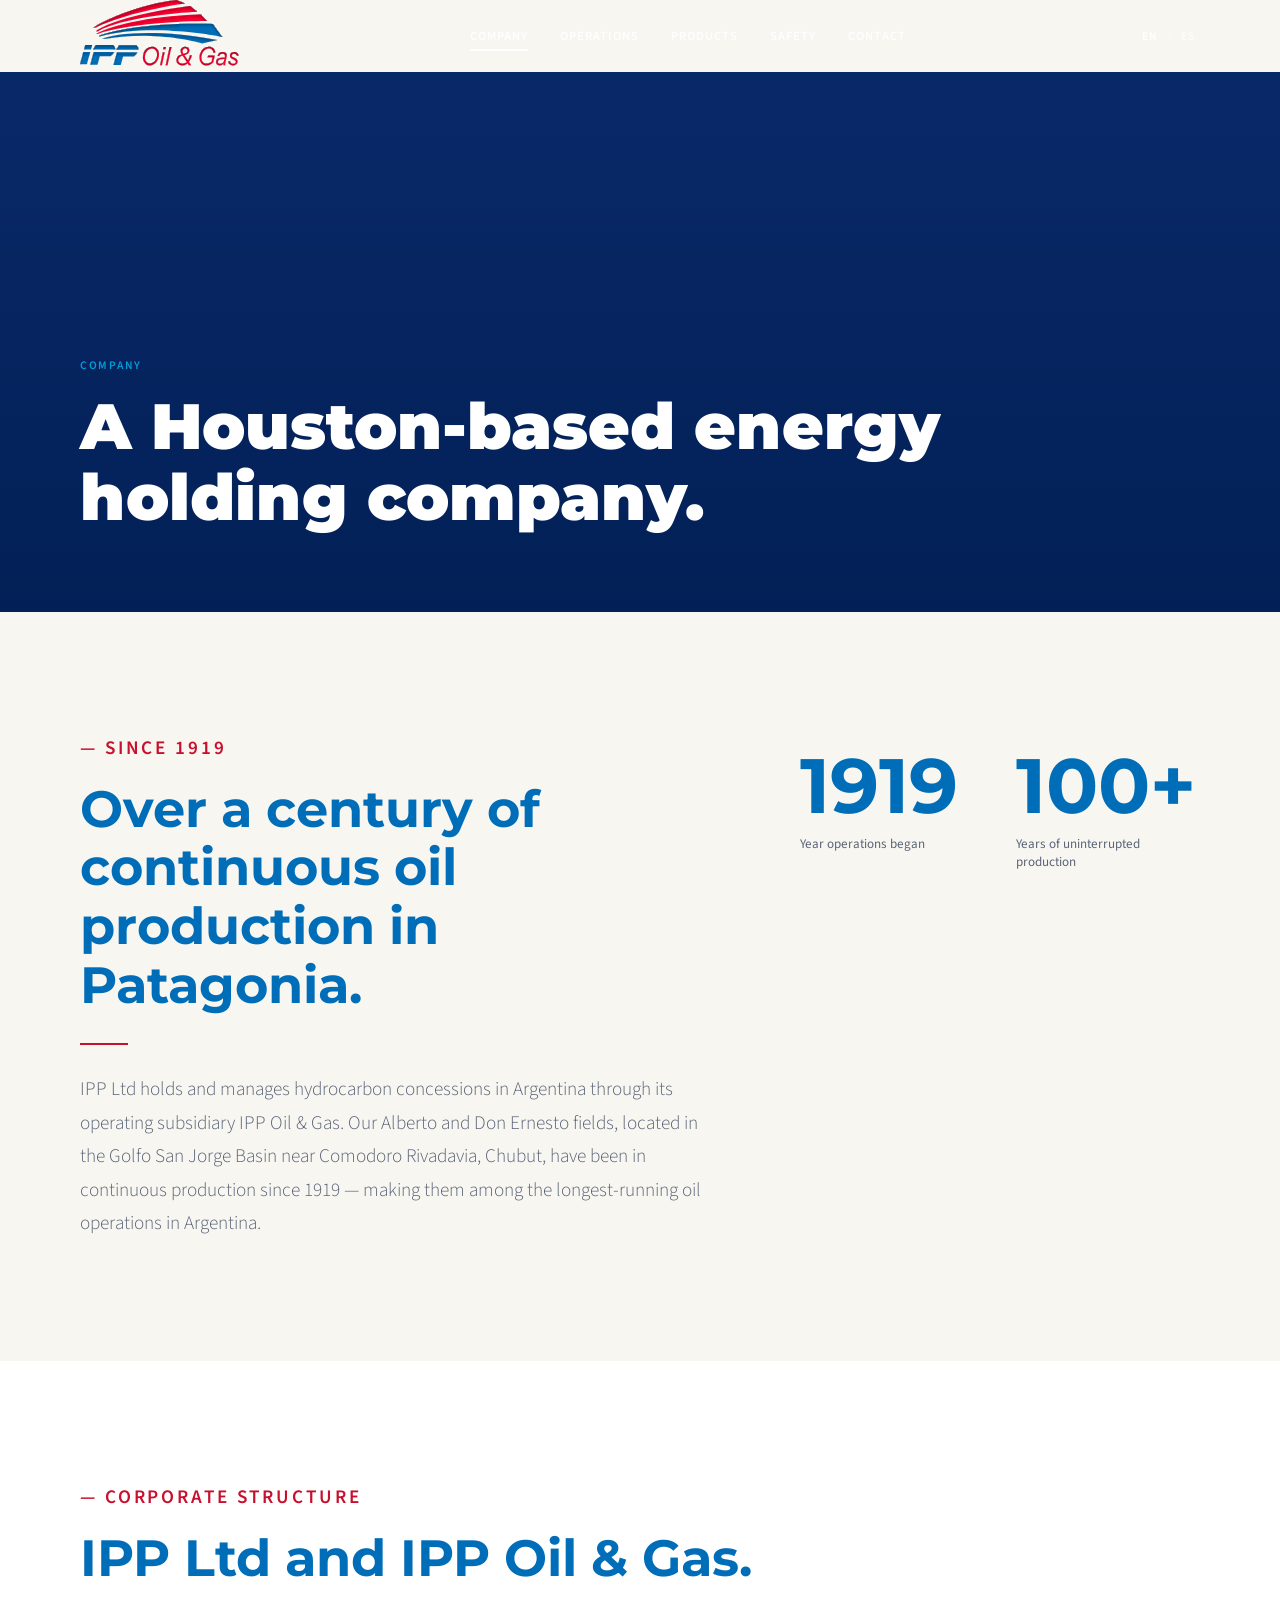
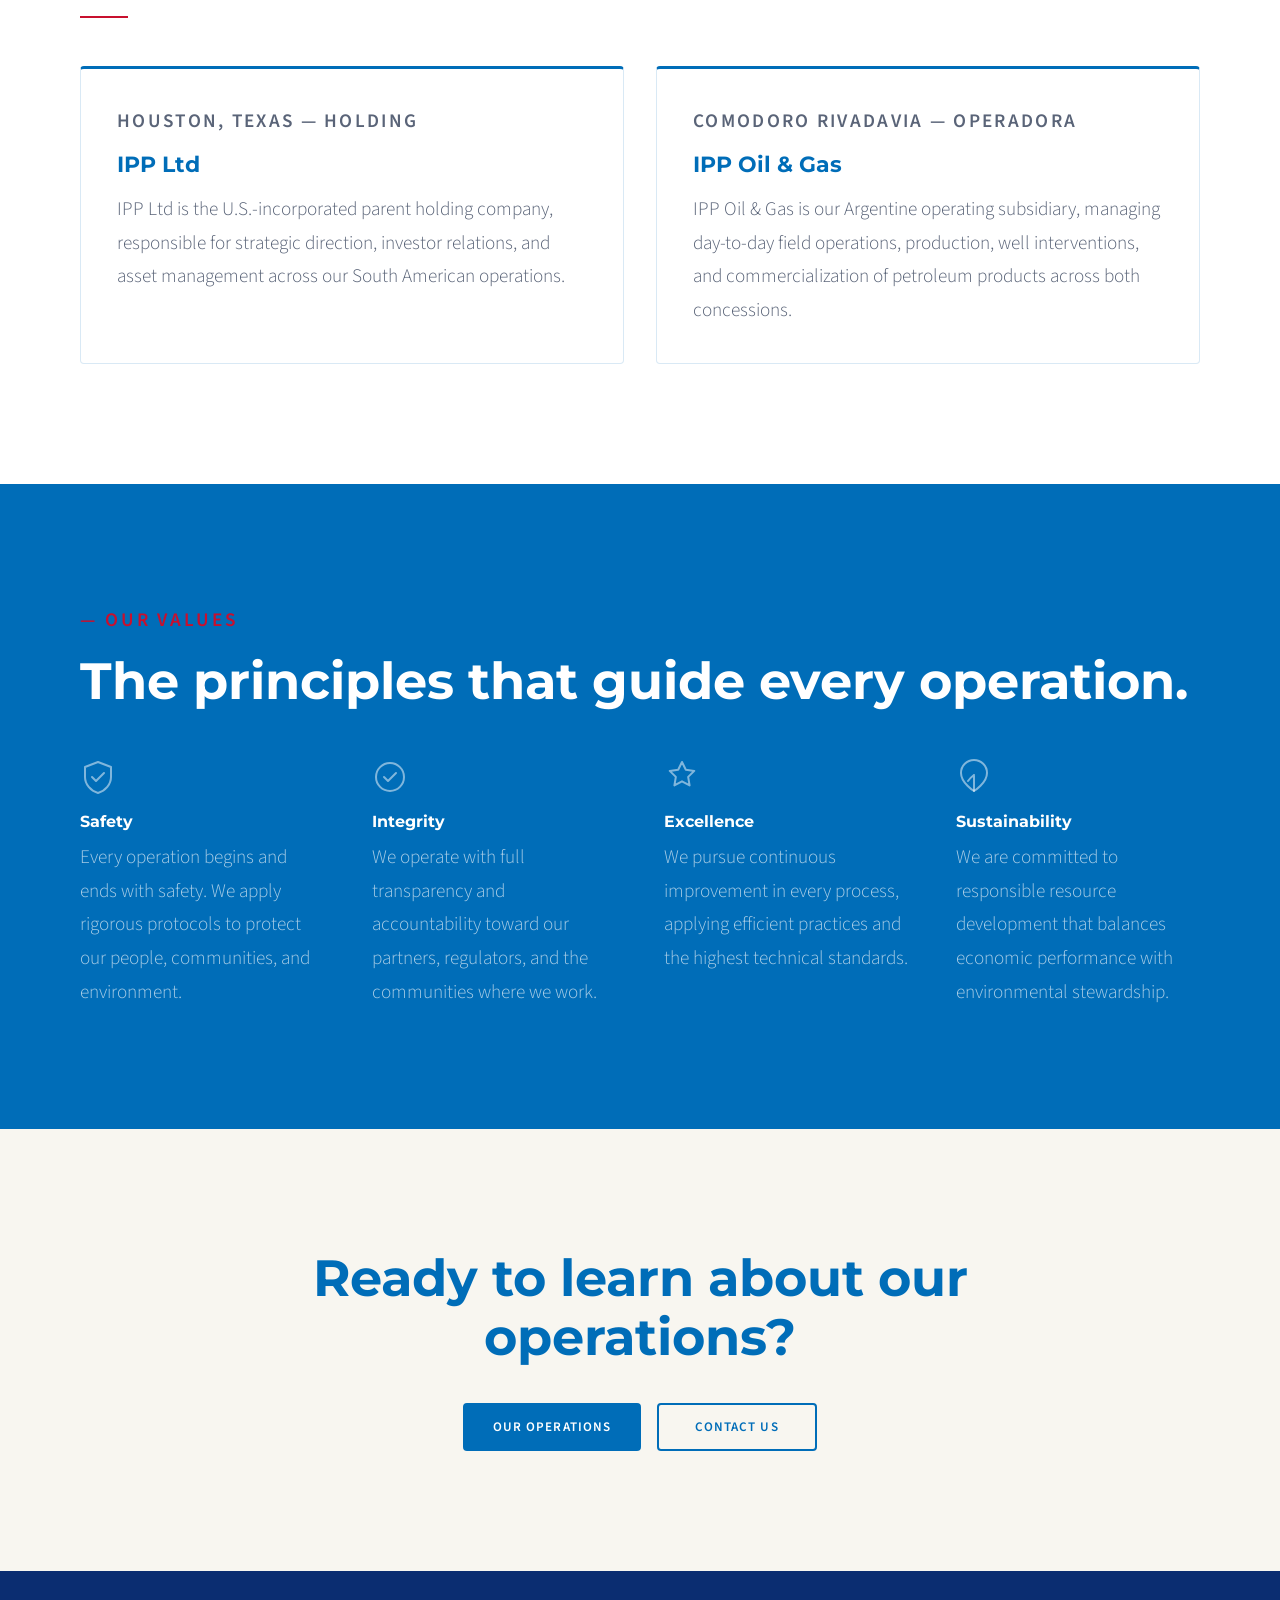
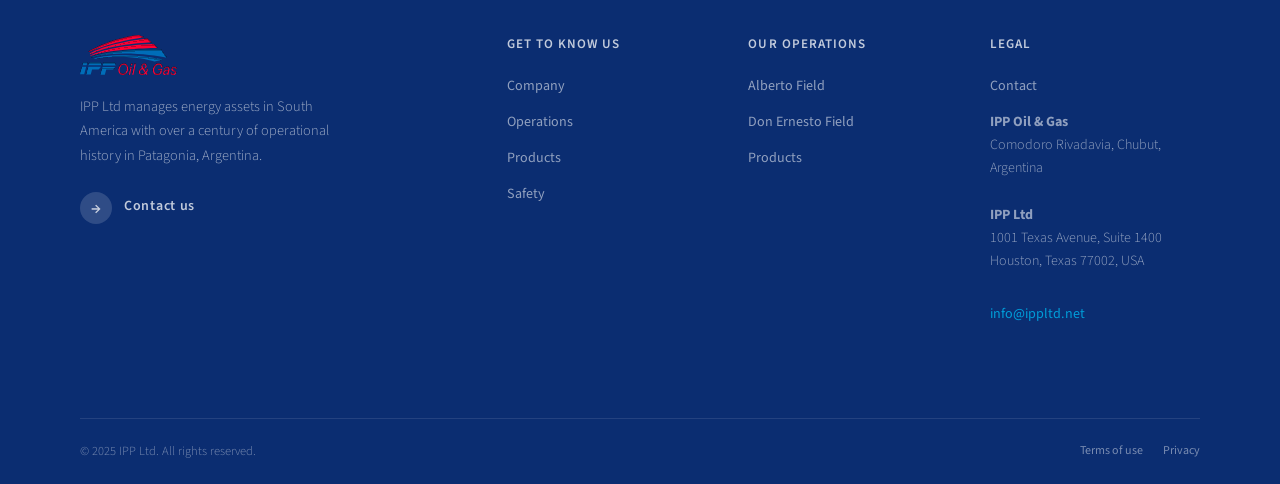
==== company.html @ 9ebcee58 "fix: eliminar flash blanco en header — clase inicial header--transparent en HTML Agregar header--tra" ====
<!DOCTYPE html>
<html lang="en">
<head>
  <meta charset="UTF-8" />
  <meta name="viewport" content="width=device-width, initial-scale=1.0" />
  <meta name="description" content="IPP Ltd — Houston-based energy holding company. Over a century of oil production in the Golfo San Jorge Basin, Patagonia, Argentina." />
  <title>Company — IPP Ltd</title>
  <link rel="preconnect" href="https://fonts.googleapis.com" />
  <link rel="preconnect" href="https://fonts.gstatic.com" crossorigin />
  <link href="https://fonts.googleapis.com/css2?family=Montserrat:wght@700;900&family=Source+Sans+3:wght@300;400;600&display=swap" rel="stylesheet" />
  <link rel="icon" type="image/png" href="assets/ipp-logo-ipp-hd.png">
  <link rel="stylesheet" href="css/styles.css" />
</head>
<body>

<!-- ═══════════════════════════════════════════════════════════
     HEADER
════════════════════════════════════════════════════════════ -->
<header class="site-header header--transparent" id="site-header">
  <div class="container">
    <div class="header__inner">

      <a href="index.html" class="logo" aria-label="IPP Oil &amp; Gas — Home">
        <img src="assets/ipp-logo-transparente.svg" alt="IPP Oil &amp; Gas" class="logo-img">
      </a>

      <nav class="site-nav" aria-label="Main navigation">
        <ul>
          <li><a href="company.html"    data-i18n="nav.company"    class="active">Company</a></li>
          <li><a href="operations.html" data-i18n="nav.operations">Operations</a></li>
          <li><a href="products.html"   data-i18n="nav.products">Products</a></li>
          <li><a href="safety.html"     data-i18n="nav.safety">Safety</a></li>
          <li><a href="contact.html"    data-i18n="nav.contact">Contact</a></li>
        </ul>
      </nav>

      <div class="header__right">
        <div class="lang-toggle" aria-label="Language selector">
          <button class="lang-btn lang-active" data-lang="en">EN</button>
          <span class="lang-toggle__sep" aria-hidden="true">|</span>
          <button class="lang-btn" data-lang="es">ES</button>
        </div>
        <button class="hamburger" id="hamburger"
                aria-label="Open menu" aria-expanded="false" aria-controls="mobile-menu">
          <span></span><span></span><span></span>
        </button>
      </div>

    </div>
  </div>

  <nav class="mobile-menu" id="mobile-menu" aria-label="Mobile navigation">
    <a href="company.html"    data-i18n="nav.company">Company</a>
    <a href="operations.html" data-i18n="nav.operations">Operations</a>
    <a href="products.html"   data-i18n="nav.products">Products</a>
    <a href="safety.html"     data-i18n="nav.safety">Safety</a>
    <a href="contact.html"    data-i18n="nav.contact">Contact</a>
  </nav>
</header>


<!-- ═══════════════════════════════════════════════════════════
     PAGE HERO — simple, 60vh, navy con imagen
════════════════════════════════════════════════════════════ -->
<section class="page-hero" aria-label="Company page hero">
  <div class="page-hero__bg" aria-hidden="true"
       style="background-image: url('https://images.unsplash.com/photo-1504328345606-18bbc8c9d7d1?w=1920&q=85');"></div>
  <div class="page-hero__overlay" aria-hidden="true"></div>
  <div class="container">
    <div class="page-hero__content fade-in">
      <p class="eyebrow" data-i18n="company.hero.eyebrow">Company</p>
      <h1 data-i18n="company.hero.h1">A Houston-based energy holding company.</h1>
    </div>
  </div>
</section>


<!-- ═══════════════════════════════════════════════════════════
     SECCIÓN 1 — Historia · split: texto izq, stats der
════════════════════════════════════════════════════════════ -->
<section class="section section--cream" aria-labelledby="history-heading">
  <div class="container">
    <div class="split-2">

      <div class="fade-in">
        <p class="eyebrow" data-i18n="company.s1.eyebrow">Since 1919</p>
        <h2 id="history-heading" data-i18n="company.s1.h2">
          Over a century of continuous oil production in Patagonia.
        </h2>
        <span class="divider-red" aria-hidden="true"></span>
        <p data-i18n="company.s1.p">
          IPP Ltd holds and manages hydrocarbon concessions in Argentina through
          its operating subsidiary IPP Oil &amp; Gas. Our Alberto and Don Ernesto
          fields, located in the Golfo San Jorge Basin near Comodoro Rivadavia,
          Chubut, have been in continuous production since 1919 — making them
          among the longest-running oil operations in Argentina.
        </p>
      </div>

      <div class="stat-pair fade-in">
        <div class="stat-item">
          <div class="stat-item__num" data-i18n="company.s1.stat1.num">1919</div>
          <div class="stat-item__label" data-i18n="company.s1.stat1.label">Year operations began</div>
        </div>
        <div class="stat-item">
          <div class="stat-item__num" data-i18n="company.s1.stat2.num">100+</div>
          <div class="stat-item__label" data-i18n="company.s1.stat2.label">Years of uninterrupted production</div>
        </div>
      </div>

    </div>
  </div>
</section>


<!-- ═══════════════════════════════════════════════════════════
     SECCIÓN 2 — Estructura corporativa · bg blanco · 2 cards
════════════════════════════════════════════════════════════ -->
<section class="section section--white" aria-labelledby="structure-heading">
  <div class="container">

    <div class="section__intro fade-in">
      <p class="eyebrow" data-i18n="company.s2.eyebrow">Corporate Structure</p>
      <h2 id="structure-heading" data-i18n="company.s2.h2">IPP Ltd and IPP Oil &amp; Gas.</h2>
      <span class="divider-red" aria-hidden="true"></span>
    </div>

    <div class="grid-2">

      <div class="corp-card fade-in">
        <p class="corp-card__tag" data-i18n="company.s2.card1.tag">Houston, Texas — Holding</p>
        <h3 data-i18n="company.s2.card1.name">IPP Ltd</h3>
        <p data-i18n="company.s2.card1.p">
          IPP Ltd is the U.S.-incorporated parent holding company, responsible
          for strategic direction, investor relations, and asset management
          across our South American operations.
        </p>
      </div>

      <div class="corp-card fade-in">
        <p class="corp-card__tag" data-i18n="company.s2.card2.tag">Comodoro Rivadavia — Operadora</p>
        <h3 data-i18n="company.s2.card2.name">IPP Oil &amp; Gas</h3>
        <p data-i18n="company.s2.card2.p">
          IPP Oil &amp; Gas is our Argentine operating subsidiary, managing
          day-to-day field operations, production, well interventions, and
          commercialization of petroleum products across both concessions.
        </p>
      </div>

    </div>
  </div>
</section>


<!-- ═══════════════════════════════════════════════════════════
     SECCIÓN 3 — Valores · bg navy · 4 columnas con íconos SVG
════════════════════════════════════════════════════════════ -->
<section class="section section--navy" aria-labelledby="values-heading">
  <div class="container">

    <div class="fade-in">
      <p class="eyebrow" data-i18n="company.s3.eyebrow">Our Values</p>
      <h2 id="values-heading" style="color:#fff;" data-i18n="company.s3.h2">
        The principles that guide every operation.
      </h2>
    </div>

    <div class="values-grid">

      <!-- Safety -->
      <div class="value-card fade-in">
        <svg class="value-card__icon" viewBox="0 0 36 36" fill="none" xmlns="http://www.w3.org/2000/svg" aria-hidden="true">
          <path d="M18 3L5 8v10c0 7.18 5.52 13.9 13 15.93C25.48 31.9 31 25.18 31 18V8L18 3z"
                stroke="currentColor" stroke-width="2" stroke-linejoin="round"/>
          <path d="M12 18l4 4 8-8" stroke="currentColor" stroke-width="2" stroke-linecap="round" stroke-linejoin="round"/>
        </svg>
        <h3 data-i18n="company.s3.v1.title">Safety</h3>
        <p data-i18n="company.s3.v1.p">
          Every operation begins and ends with safety. We apply rigorous protocols
          to protect our people, communities, and environment.
        </p>
      </div>

      <!-- Integrity -->
      <div class="value-card fade-in">
        <svg class="value-card__icon" viewBox="0 0 36 36" fill="none" xmlns="http://www.w3.org/2000/svg" aria-hidden="true">
          <circle cx="18" cy="18" r="14" stroke="currentColor" stroke-width="2"/>
          <path d="M12 18l4 4 8-8" stroke="currentColor" stroke-width="2" stroke-linecap="round" stroke-linejoin="round"/>
        </svg>
        <h3 data-i18n="company.s3.v2.title">Integrity</h3>
        <p data-i18n="company.s3.v2.p">
          We operate with full transparency and accountability toward our partners,
          regulators, and the communities where we work.
        </p>
      </div>

      <!-- Excellence -->
      <div class="value-card fade-in">
        <svg class="value-card__icon" viewBox="0 0 36 36" fill="none" xmlns="http://www.w3.org/2000/svg" aria-hidden="true">
          <path d="M18 3l3.8 7.7 8.5 1.2-6.15 6 1.45 8.5L18 22.3l-7.6 4.1 1.45-8.5-6.15-6 8.5-1.2L18 3z"
                stroke="currentColor" stroke-width="2" stroke-linejoin="round"/>
        </svg>
        <h3 data-i18n="company.s3.v3.title">Excellence</h3>
        <p data-i18n="company.s3.v3.p">
          We pursue continuous improvement in every process, applying efficient
          practices and the highest technical standards.
        </p>
      </div>

      <!-- Sustainability -->
      <div class="value-card fade-in">
        <svg class="value-card__icon" viewBox="0 0 36 36" fill="none" xmlns="http://www.w3.org/2000/svg" aria-hidden="true">
          <path d="M18 32c0 0-13-8-13-18a13 13 0 0 1 26 0c0 10-13 18-13 18z"
                stroke="currentColor" stroke-width="2" stroke-linejoin="round"/>
          <path d="M18 32V16M12 22c2-3 6-6 6-6" stroke="currentColor" stroke-width="2" stroke-linecap="round"/>
        </svg>
        <h3 data-i18n="company.s3.v4.title">Sustainability</h3>
        <p data-i18n="company.s3.v4.p">
          We are committed to responsible resource development that balances
          economic performance with environmental stewardship.
        </p>
      </div>

    </div>
  </div>
</section>


<!-- ═══════════════════════════════════════════════════════════
     SECCIÓN 4 — CTA final · bg crema · 2 botones
════════════════════════════════════════════════════════════ -->
<section class="section cta-section" aria-label="Call to action">
  <div class="container">
    <div class="fade-in">
      <h2 data-i18n="company.s4.h2">Ready to learn about our operations?</h2>
      <div class="btn-group">
        <a href="operations.html" class="btn btn--primary" data-i18n="company.s4.btn1">Our Operations</a>
        <a href="contact.html"    class="btn btn--outline" data-i18n="company.s4.btn2">Contact Us</a>
      </div>
    </div>
  </div>
</section>


<!-- ═══════════════════════════════════════════════════════════
     FOOTER
════════════════════════════════════════════════════════════ -->
<footer class="site-footer">
  <div class="container">
    <div class="footer__main">

      <div class="footer__col footer-logo">
        <a href="index.html" class="logo" aria-label="IPP Oil &amp; Gas">
          <img src="assets/ipp-logo-transparente.svg" alt="IPP Oil &amp; Gas" class="logo-img">
        </a>
        <p class="footer__tagline" data-i18n="footer.tagline">
          IPP Ltd manages energy assets in South America with over a century of operational history in Patagonia, Argentina.
        </p>
        <a href="contact.html" class="cta-arrow footer__cta">
          <span class="cta-arrow__icon" aria-hidden="true">→</span>
          <span class="cta-arrow__text" data-i18n="footer.contact.cta">Contact us</span>
        </a>
      </div>

      <div>
        <nav class="footer-accordion" aria-label="Footer navigation" id="footer-accordion">

          <div class="footer-accordion__item">
            <button class="footer-accordion__btn" aria-expanded="false"
                    aria-controls="facc-1" data-i18n="footer.acc1.title">
              Get to know us
              <span class="footer-accordion__chevron" aria-hidden="true">▾</span>
            </button>
            <div class="footer-accordion__panel" id="facc-1">
              <a href="company.html"    data-i18n="nav.company">Company</a>
              <a href="operations.html" data-i18n="nav.operations">Operations</a>
              <a href="products.html"   data-i18n="nav.products">Products</a>
              <a href="safety.html"     data-i18n="nav.safety">Safety</a>
            </div>
          </div>

          <div class="footer-accordion__item">
            <button class="footer-accordion__btn" aria-expanded="false"
                    aria-controls="facc-2" data-i18n="footer.acc2.title">
              Our Operations
              <span class="footer-accordion__chevron" aria-hidden="true">▾</span>
            </button>
            <div class="footer-accordion__panel" id="facc-2">
              <a href="operations.html">Alberto Field</a>
              <a href="operations.html">Don Ernesto Field</a>
              <a href="products.html"  data-i18n="nav.products">Products</a>
            </div>
          </div>

          <div class="footer-accordion__item">
            <button class="footer-accordion__btn" aria-expanded="false"
                    aria-controls="facc-3" data-i18n="footer.acc3.title">
              Legal
              <span class="footer-accordion__chevron" aria-hidden="true">▾</span>
            </button>
            <div class="footer-accordion__panel" id="facc-3">
              <a href="contact.html" data-i18n="nav.contact">Contact</a>
              <p class="footer__address" style="padding-block: 6px;">
                <strong data-i18n="footer.subsidiary">IPP Oil &amp; Gas</strong><br/>
                <span data-i18n="footer.address2">Comodoro Rivadavia, Chubut, Argentina</span><br/>
                <br/>
                <strong>IPP Ltd</strong><br/>
                <span>1001 Texas Avenue, Suite 1400<br/>Houston, Texas 77002, USA</span><br/>
                <br/>
                <a href="mailto:info@ippltd.net" style="color: var(--color-navy-light);">info@ippltd.net</a>
              </p>
            </div>
          </div>

        </nav>
      </div>

    </div>

    <div class="footer__bottom">
      <p class="footer__copy" data-i18n="footer.copy">© 2025 IPP Ltd. All rights reserved.</p>
      <div class="footer__legal">
        <a href="#" data-i18n="footer.terms">Terms of use</a>
        <a href="#" data-i18n="footer.privacy">Privacy</a>
      </div>
    </div>

  </div>
</footer>


<script src="js/i18n.js"></script>
<script src="js/main.js"></script>

</body>
</html>
---- css/styles.css ----
/* =============================================================
   IPP Ltd — Stylesheet v5
   Light mode · IPP brand palette · Mobile-first · Sin frameworks
   ============================================================= */

/* ─── 1. CUSTOM PROPERTIES ─────────────────────────────────── */
:root {
  --color-bg:          #F8F6F0;
  --color-bg-white:    #FFFFFF;
  --color-navy-dark:   #0B2D71;
  --color-navy:        #006DB8;
  --color-navy-light:  #009DD9;
  --color-navy-tint:   #E6F4FB;
  --color-red:         #C8102E;
  --color-red-dark:    #A00D24;
  --color-text:        #1A1A2E;
  --color-text-muted:  #5A6478;
  --color-border:      rgba(0,109,184,0.15);

  --font-serif:  'Montserrat', sans-serif;
  --font-sans:   'Source Sans 3', system-ui, sans-serif;

  --max-width:   1200px;
  --section-pad: clamp(80px, 10vw, 120px);
  --gutter:      clamp(20px, 4vw, 40px);
  --radius:      4px;
  --transition:  0.25s ease;
}

/* ─── 2. RESET & BASE ───────────────────────────────────────── */
*, *::before, *::after {
  box-sizing: border-box;
  margin: 0;
  padding: 0;
}

html { scroll-behavior: smooth; }

body {
  background-color: var(--color-bg);
  color: var(--color-text);
  font-family: var(--font-sans);
  font-weight: 400;
  font-size: 16px;
  line-height: 1.7;
  -webkit-font-smoothing: antialiased;
}

img, svg, video { display: block; max-width: 100%; }
a { color: inherit; text-decoration: none; }
ul { list-style: none; }

/* ─── 3. TYPOGRAPHY ─────────────────────────────────────────── */
h1, h2, h3, h4 {
  font-family: var(--font-serif);
  font-weight: 700;
  line-height: 1.15;
  color: var(--color-navy);
}
h1 { font-weight: 900; }
h2 { font-size: clamp(2rem, 4vw, 3.25rem); font-weight: 700; }
h3 { font-size: clamp(1.1rem, 2vw, 1.35rem); }

p {
  font-family: var(--font-sans);
  font-weight: 300;
  color: var(--color-text-muted);
  max-width: 68ch;
}

/* ─── 4. LAYOUT UTILITIES ───────────────────────────────────── */
.container {
  width: 100%;
  max-width: var(--max-width);
  margin-inline: auto;
  padding-inline: var(--gutter);
}

.section { padding-block: var(--section-pad); }
.section--white     { background-color: var(--color-bg-white); }
.section--cream     { background-color: var(--color-bg); }
.section--light     { background-color: var(--color-navy-tint); }
.section--navy      { background-color: var(--color-navy); }
.section--navy-dark { background-color: var(--color-navy-dark); }

/* Eyebrow */
.eyebrow {
  font-family: var(--font-sans);
  font-weight: 600;
  font-size: 0.72rem;
  letter-spacing: 0.15em;
  text-transform: uppercase;
  color: var(--color-red);
  margin-bottom: 14px;
}
.eyebrow::before { content: "— "; }

/* Divider */
.divider-red {
  display: block;
  width: 48px;
  height: 2px;
  background-color: var(--color-red);
  margin-block: 28px;
}
.divider-gold {
  display: block;
  width: 48px;
  height: 2px;
  background-color: var(--color-red);
  margin-block: 28px;
}

/* ─── 5. SCROLL ANIMATIONS ──────────────────────────────────── */

/* Standard fade-in (text, cards) */
.fade-in {
  opacity: 0;
  transform: translateY(20px);
  transition: opacity 0.65s ease, transform 0.65s ease;
}
.fade-in.visible { opacity: 1; transform: translateY(0); }
.fade-in:nth-child(2) { transition-delay: 0.1s; }
.fade-in:nth-child(3) { transition-delay: 0.2s; }
.fade-in:nth-child(4) { transition-delay: 0.3s; }

/* Float-in (photos, mosaic cells) — more dramatic entrance */
.float-in {
  opacity: 0;
  transform: translateY(48px) scale(0.97);
  transition: opacity 0.75s ease, transform 0.75s cubic-bezier(0.22, 0.61, 0.36, 1);
}
.float-in.visible {
  opacity: 1;
  transform: translateY(0) scale(1);
}

/* Stagger mosaic cells */
.img-mosaic .float-in:nth-child(1) { transition-delay: 0.00s; }
.img-mosaic .float-in:nth-child(2) { transition-delay: 0.07s; }
.img-mosaic .float-in:nth-child(3) { transition-delay: 0.14s; }
.img-mosaic .float-in:nth-child(4) { transition-delay: 0.21s; }
.img-mosaic .float-in:nth-child(5) { transition-delay: 0.28s; }
.img-mosaic .float-in:nth-child(6) { transition-delay: 0.35s; }
.img-mosaic .float-in:nth-child(7) { transition-delay: 0.42s; }
.img-mosaic .float-in:nth-child(8) { transition-delay: 0.49s; }

/* ─── 6. CTA ARROW LINK ─────────────────────────────────────── */
.cta-arrow {
  display: inline-flex;
  align-items: center;
  gap: 12px;
  font-family: var(--font-sans);
  font-weight: 600;
  font-size: 0.875rem;
  letter-spacing: 0.05em;
  color: var(--color-navy);
  cursor: pointer;
}
.cta-arrow__icon {
  display: flex;
  align-items: center;
  justify-content: center;
  width: 32px;
  height: 32px;
  border-radius: 50%;
  background: rgba(0, 109, 184, 0.12);
  font-size: 1rem;
  transition: background var(--transition), transform var(--transition);
  flex-shrink: 0;
}
.cta-arrow:hover .cta-arrow__icon {
  background: var(--color-navy-light);
  transform: translateX(3px);
  color: #fff;
}
.cta-arrow__text {
  position: relative;
  padding-bottom: 2px;
}
.cta-arrow__text::after {
  content: '';
  position: absolute;
  bottom: 0;
  left: 0;
  width: 100%;
  height: 1px;
  background: currentColor;
  transform: scaleX(0);
  transform-origin: left;
  transition: transform 0.3s ease;
}
.cta-arrow:hover .cta-arrow__text::after { transform: scaleX(1); }

/* Light (dark-bg) variant */
.cta-arrow--light {
  color: #fff;
}
.cta-arrow--light .cta-arrow__icon {
  background: rgba(255, 255, 255, 0.2);
}
.cta-arrow--light:hover .cta-arrow__icon {
  background: var(--color-navy-light);
  color: #fff;
}

/* ─── 7. STANDARD BUTTONS ───────────────────────────────────── */
.btn {
  display: inline-flex;
  align-items: center;
  justify-content: center;
  min-width: 160px;
  height: 48px;
  padding-inline: 28px;
  font-family: var(--font-sans);
  font-weight: 600;
  font-size: 0.82rem;
  letter-spacing: 0.08em;
  text-transform: uppercase;
  border-radius: var(--radius);
  border: 2px solid transparent;
  cursor: pointer;
  transition: background var(--transition), color var(--transition), border-color var(--transition);
  white-space: nowrap;
}
.btn--primary {
  background-color: var(--color-navy);
  color: #fff;
  border-color: var(--color-navy);
}
.btn--primary:hover {
  background-color: var(--color-navy-dark);
  border-color: var(--color-navy-dark);
}
.btn--outline {
  background-color: transparent;
  color: var(--color-navy);
  border-color: var(--color-navy);
}
.btn--outline:hover {
  background-color: var(--color-navy);
  color: #fff;
}
.btn--ghost {
  background: transparent;
  color: #fff;
  border: 1.5px solid rgba(255,255,255,0.5);
}
.btn--ghost:hover {
  border-color: #fff;
  background: rgba(255,255,255,0.1);
}

/* ─── 8. HEADER ─────────────────────────────────────────────── */
.site-header {
  position: fixed;
  top: 0;
  left: 0;
  right: 0;
  z-index: 200;
  background-color: var(--color-bg-white);
  border-bottom: 2px solid var(--color-navy);
  transition: box-shadow 0.35s ease;
}
.site-header.scrolled {
  box-shadow: 0 2px 16px rgba(0, 109, 184, 0.10);
}

.header__inner {
  display: flex;
  align-items: center;
  justify-content: space-between;
  height: 72px;
}

.logo-svg { height: 44px; width: auto; }
.footer__col .logo-svg { height: 32px; margin-bottom: 20px; }
.logo-img {
  height: 64px;
  width: auto;
  display: block;
  object-fit: contain;
}
/* Footer logo — más pequeño */
.footer-logo .logo-img {
  height: 44px;
}

/* Desktop nav */
.site-nav { display: none; }
.site-nav ul { display: flex; align-items: center; gap: 32px; }
.site-nav a {
  font-family: var(--font-sans);
  font-weight: 600;
  font-size: 0.78rem;
  letter-spacing: 0.08em;
  text-transform: uppercase;
  color: var(--color-navy);
  position: relative;
  padding-bottom: 3px;
  transition: color var(--transition);
}
.site-nav a::after {
  content: "";
  position: absolute;
  bottom: -3px;
  left: 0;
  width: 0;
  height: 2px;
  background-color: var(--color-navy-light);
  transition: width var(--transition);
}
.site-nav a:hover,
.site-nav a.active { color: var(--color-navy-light); }
.site-nav a:hover::after,
.site-nav a.active::after { width: 100%; }

/* Language toggle */
.lang-toggle {
  display: flex;
  align-items: center;
  gap: 4px;
  font-family: var(--font-sans);
  font-size: 0.72rem;
  font-weight: 600;
  letter-spacing: 0.1em;
}
.lang-toggle__sep { color: var(--color-border); user-select: none; }
.lang-btn {
  background: none;
  border: none;
  cursor: pointer;
  padding: 4px 5px;
  font-family: inherit;
  font-size: inherit;
  font-weight: inherit;
  letter-spacing: inherit;
  color: var(--color-text-muted);
  transition: color var(--transition);
}
.lang-btn:hover { color: var(--color-navy); }
.lang-btn.lang-active { color: var(--color-navy-light); }

.header__right { display: flex; align-items: center; gap: 20px; }

/* Hamburger */
.hamburger {
  display: flex;
  flex-direction: column;
  justify-content: center;
  gap: 5px;
  background: none;
  border: none;
  cursor: pointer;
  padding: 6px;
  width: 36px;
  height: 36px;
}
.hamburger span {
  display: block;
  width: 22px;
  height: 1.5px;
  background-color: var(--color-navy);
  transition: transform var(--transition), opacity var(--transition);
  transform-origin: center;
}
.hamburger.open span:nth-child(1) { transform: translateY(6.5px) rotate(45deg); }
.hamburger.open span:nth-child(2) { opacity: 0; }
.hamburger.open span:nth-child(3) { transform: translateY(-6.5px) rotate(-45deg); }

/* Mobile drawer */
.mobile-menu {
  display: none;
  flex-direction: column;
  background-color: var(--color-bg-white);
  border-top: 1px solid var(--color-border);
  padding: 24px var(--gutter);
}
.mobile-menu.open { display: flex; }
.mobile-menu a {
  font-family: var(--font-sans);
  font-weight: 600;
  font-size: 0.82rem;
  letter-spacing: 0.1em;
  text-transform: uppercase;
  color: var(--color-text-muted);
  padding-block: 15px;
  border-bottom: 1px solid var(--color-border);
  transition: color var(--transition);
}
.mobile-menu a:last-child { border-bottom: none; }
.mobile-menu a:hover { color: var(--color-navy-light); }

/* ─── 9. HERO CAROUSEL ──────────────────────────────────────── */
.hero-carousel {
  position: relative;
  height: 100vh;
  min-height: 600px;
  overflow: hidden;
  background: var(--color-navy-dark);
}

.carousel-slide {
  position: absolute;
  inset: 0;
  opacity: 0;
  transition: opacity 1s ease;
  pointer-events: none;
}
.carousel-slide.active {
  opacity: 1;
  pointer-events: auto;
}

.carousel-slide__bg {
  position: absolute;
  inset: 0;
  background-color: var(--color-navy);
  background-size: cover;
  background-position: center;
  /* Subtle Ken Burns motion on active slide */
  transition: transform 8s ease-out;
}
.carousel-slide.active .carousel-slide__bg {
  transform: scale(1.04);
}

.carousel-slide__overlay {
  position: absolute;
  inset: 0;
  background: linear-gradient(
    to bottom,
    rgba(0, 29, 80, 0.30) 0%,
    rgba(0, 29, 80, 0.85) 100%
  );
}

/* Content box */
.carousel-content {
  position: absolute;
  bottom: 80px;
  left: 50%;
  transform: translateX(-50%);
  width: 100%;
  max-width: 720px;
  padding-inline: var(--gutter);
  z-index: 2;
}
.carousel-content__box {
  background: rgba(0, 20, 60, 0.45);
  padding: 40px 44px 44px;
  text-align: center;
  border-top: 2px solid var(--color-navy-light);
}
.carousel-content__title {
  font-family: var(--font-serif);
  font-size: clamp(1.6rem, 3.5vw, 2.8rem);
  font-weight: 700;
  color: #fff;
  margin-bottom: 16px;
  line-height: 1.2;
}
.carousel-content__desc {
  font-family: var(--font-sans);
  font-weight: 300;
  font-size: clamp(0.9rem, 1.6vw, 1rem);
  color: rgba(255, 255, 255, 0.80);
  margin-bottom: 28px;
  margin-inline: auto;
  max-width: 52ch;
}
.carousel-content .cta-arrow {
  justify-content: center;
  color: #fff;
}
.carousel-content .cta-arrow .cta-arrow__icon {
  background: rgba(255, 255, 255, 0.2);
}
.carousel-content .cta-arrow:hover .cta-arrow__icon {
  background: var(--color-navy-light);
}

/* Pagination dots */
.carousel-dots {
  position: absolute;
  bottom: 28px;
  left: 50%;
  transform: translateX(-50%);
  display: flex;
  gap: 8px;
  z-index: 3;
}
.carousel-dot {
  width: 8px;
  height: 8px;
  border-radius: 50%;
  background: rgba(255, 255, 255, 0.4);
  border: none;
  cursor: pointer;
  padding: 0;
  transition: background 0.3s, transform 0.3s;
}
.carousel-dot.active {
  background: var(--color-red);
  transform: scale(1.25);
}

/* ─── 10. STATEMENT SECTION ─────────────────────────────────── */
.section-statement {
  position: relative;
  overflow: hidden;
  background: var(--color-navy);
  padding-block: clamp(80px, 12vw, 140px);
}

/* Giant background watermark word */
.statement__bg-word {
  position: absolute;
  top: 50%;
  left: 50%;
  transform: translate(-50%, -50%);
  font-family: var(--font-serif);
  font-size: clamp(10rem, 26vw, 22rem);
  font-weight: 700;
  color: var(--color-navy-light);
  opacity: 0.06;
  white-space: nowrap;
  pointer-events: none;
  user-select: none;
  line-height: 1;
  -webkit-mask-image: linear-gradient(to right, transparent 0%, black 25%, black 75%, transparent 100%);
          mask-image: linear-gradient(to right, transparent 0%, black 25%, black 75%, transparent 100%);
}

.section-statement__inner {
  position: relative;
  z-index: 1;
  max-width: 860px;
}
.section-statement__text {
  font-family: var(--font-serif);
  font-size: clamp(1.35rem, 2.8vw, 2rem);
  font-weight: 400;
  color: #fff;
  line-height: 1.55;
  margin-bottom: 40px;
}
.section-statement__text em {
  font-style: normal;
  color: var(--color-navy-light);
}
.section-statement .cta-arrow {
  color: #fff;
}
.section-statement .cta-arrow .cta-arrow__icon {
  background: rgba(255, 255, 255, 0.2);
}
.section-statement .cta-arrow:hover .cta-arrow__icon {
  background: var(--color-navy-light);
}

/* ─── 11. CENTERED INTRO SECTION ────────────────────────────── */
.section-centered {
  background: var(--color-bg);
  text-align: center;
}
.section-centered .eyebrow { display: inline-block; }
.section-centered .eyebrow::before { content: ""; }
.section-centered h2 {
  margin-inline: auto;
  max-width: 16ch;
  color: var(--color-navy);
}
.section-centered p {
  margin-inline: auto;
  font-size: 1rem;
  max-width: 56ch;
  color: var(--color-text-muted);
}
.section-centered .cta-arrow {
  justify-content: center;
  margin-top: 28px;
}

/* ─── 12. IMAGE MOSAIC ───────────────────────────────────────── */
.img-mosaic {
  display: grid;
  grid-template-columns: repeat(2, 1fr);
  gap: 3px;
}
.img-mosaic__cell {
  background-color: var(--color-navy-tint);
  background-size: cover;
  background-position: center;
  aspect-ratio: 4 / 3;
  overflow: hidden;
}
.img-mosaic__cell img {
  width: 100%;
  height: 100%;
  object-fit: cover;
  display: block;
  transition: transform 0.6s ease;
}
.img-mosaic__cell:hover img {
  transform: scale(1.04);
}

/* ─── 13. WHO WE ARE — 3 column feature cards ────────────────── */
.section--who {
  background-color: var(--color-bg-white);
}

.grid-3 {
  display: grid;
  grid-template-columns: 1fr;
  gap: 0;
}
.card-feature {
  border-top: 2px solid var(--color-navy);
  padding-top: 24px;
  padding-bottom: 40px;
  padding-right: 32px;
}
.card-feature h3 {
  font-size: 1.1rem;
  margin-bottom: 12px;
  color: var(--color-navy);
}
.card-feature p {
  font-size: 0.95rem;
  max-width: none;
  color: var(--color-text-muted);
}

/* ─── 14. BUSINESS LINES — 2 col cards ──────────────────────── */
.section--biz {
  background-color: var(--color-navy-dark);
}
.section--biz .eyebrow {
  color: var(--color-navy-light);
}
.section--biz .eyebrow::before { content: "— "; }
.section--biz h2 { color: #fff; }

.grid-2 {
  display: grid;
  grid-template-columns: 1fr;
  gap: 24px;
  margin-top: 48px;
}
.card-biz {
  background-color: rgba(255, 255, 255, 0.06);
  border: 1px solid rgba(255, 255, 255, 0.12);
  border-radius: var(--radius);
  overflow: hidden;
  transition: background-color var(--transition);
}
.card-biz:hover { background-color: rgba(255, 255, 255, 0.10); }
.card-biz__img {
  width: 100%;
  aspect-ratio: 16 / 9;
  background-color: rgba(255, 255, 255, 0.08);
  background-size: cover;
  background-position: center;
  overflow: hidden;
  transition: transform 0.6s ease;
}
.card-biz:hover .card-biz__img {
  transform: scale(1.03);
}
.card-biz__body { padding: 32px; }
.card-biz__body h3 {
  font-size: 1.2rem;
  margin-bottom: 14px;
  color: #fff;
}
.card-biz__body p {
  font-size: 0.95rem;
  max-width: none;
  color: rgba(255, 255, 255, 0.70);
}
.card-biz .cta-arrow {
  margin-top: 20px;
  color: #fff;
}
.card-biz .cta-arrow .cta-arrow__icon {
  background: rgba(255, 255, 255, 0.2);
}
.card-biz .cta-arrow:hover .cta-arrow__icon {
  background: var(--color-navy-light);
}

/* ─── 15. SECTION INTRO (split layout) ─────────────────────── */
.section__intro { margin-bottom: 48px; }
.section__intro h2 { margin-top: 10px; margin-bottom: 18px; }
.section__intro > p { font-size: 1rem; }

/* ─── 16. SAFETY SECTION ────────────────────────────────────── */
.section--safety {
  background-color: var(--color-bg);
}

.safety-strip {
  text-align: left;
  max-width: 680px;
  border-left: 3px solid var(--color-navy);
  padding-left: 28px;
}
.safety-strip h2 {
  margin-top: 10px;
  margin-bottom: 20px;
  color: var(--color-navy);
}
.safety-strip p {
  margin-bottom: 32px;
  color: var(--color-text-muted);
}
.safety-strip .cta-arrow { color: var(--color-navy); }
.safety-strip .cta-arrow:hover .cta-arrow__icon {
  background: var(--color-navy-light);
  color: #fff;
}

/* ─── 17. FOOTER ─────────────────────────────────────────────── */
.site-footer {
  background-color: var(--color-navy-dark);
}

.footer__main {
  display: grid;
  grid-template-columns: 1fr;
  gap: 48px;
  padding-block: 64px;
}

.footer__col-title {
  font-family: var(--font-sans);
  font-weight: 600;
  font-size: 0.72rem;
  letter-spacing: 0.12em;
  text-transform: uppercase;
  color: rgba(255, 255, 255, 0.75);
  margin-bottom: 18px;
}
.footer__address {
  font-family: var(--font-sans);
  font-weight: 300;
  font-size: 0.88rem;
  color: rgba(255, 255, 255, 0.55);
  line-height: 1.65;
  max-width: none;
}
.footer__tagline {
  font-family: var(--font-sans);
  font-weight: 300;
  font-size: 0.9rem;
  color: rgba(255, 255, 255, 0.60);
  margin-top: 16px;
  margin-bottom: 24px;
  max-width: 36ch;
}

/* Footer accordion nav */
.footer-accordion { border-top: 1px solid rgba(255, 255, 255, 0.10); }
.footer-accordion__item { border-bottom: 1px solid rgba(255, 255, 255, 0.10); }
.footer-accordion__btn {
  display: flex;
  align-items: center;
  justify-content: space-between;
  width: 100%;
  background: none;
  border: none;
  cursor: pointer;
  padding-block: 16px;
  font-family: var(--font-sans);
  font-weight: 600;
  font-size: 0.82rem;
  letter-spacing: 0.08em;
  text-transform: uppercase;
  color: rgba(255, 255, 255, 0.75);
  text-align: left;
  transition: color var(--transition);
}
.footer-accordion__btn:hover { color: var(--color-navy-light); }
.footer-accordion__chevron {
  font-style: normal;
  font-size: 0.7rem;
  transition: transform 0.25s ease;
}
.footer-accordion__btn[aria-expanded="true"] .footer-accordion__chevron {
  transform: rotate(180deg);
}
.footer-accordion__panel {
  display: none;
  padding-bottom: 16px;
}
.footer-accordion__panel.open { display: block; }
.footer-accordion__panel a {
  display: block;
  font-family: var(--font-sans);
  font-weight: 400;
  font-size: 0.88rem;
  color: rgba(255, 255, 255, 0.55);
  padding-block: 6px;
  transition: color var(--transition);
}
.footer-accordion__panel a:hover { color: var(--color-navy-light); }

.footer__cta.cta-arrow {
  color: rgba(255, 255, 255, 0.75);
}
.footer__cta.cta-arrow .cta-arrow__icon {
  background: rgba(255, 255, 255, 0.15);
}
.footer__cta.cta-arrow:hover .cta-arrow__icon {
  background: var(--color-navy-light);
}

/* Footer bottom bar */
.footer__bottom {
  border-top: 1px solid rgba(255, 255, 255, 0.1);
  padding-block: 22px;
  display: flex;
  flex-wrap: wrap;
  justify-content: space-between;
  align-items: center;
  gap: 12px;
}
.footer__copy {
  font-family: var(--font-sans);
  font-weight: 300;
  font-size: 0.78rem;
  color: rgba(255, 255, 255, 0.45);
}
.footer__legal {
  display: flex;
  gap: 20px;
  flex-wrap: wrap;
}
.footer__legal a {
  font-family: var(--font-sans);
  font-size: 0.75rem;
  color: rgba(255, 255, 255, 0.45);
  transition: color var(--transition);
}
.footer__legal a:hover { color: var(--color-navy-light); }

/* ─── 18. RESPONSIVE — 768px ────────────────────────────────── */
@media (min-width: 768px) {
  .grid-3     { grid-template-columns: repeat(2, 1fr); gap: 0 40px; }
  .grid-2     { grid-template-columns: repeat(2, 1fr); gap: 32px; }
  .img-mosaic { grid-template-columns: repeat(4, 1fr); }

  .footer__main { grid-template-columns: 1fr 1fr; }

  .carousel-content__box { padding: 48px 64px 52px; }
}

/* ─── 19. RESPONSIVE — 1024px ───────────────────────────────── */
@media (min-width: 1024px) {
  .site-nav { display: flex; }
  .hamburger { display: none; }

  .grid-3 { grid-template-columns: repeat(3, 1fr); gap: 0 56px; }

  .footer__main { grid-template-columns: 1fr 2fr; gap: 80px; }

  .footer-accordion { border: none; display: grid; grid-template-columns: repeat(3, 1fr); gap: 0 32px; }
  .footer-accordion__item { border: none; }
  .footer-accordion__btn { pointer-events: none; padding-block: 0 16px; }
  .footer-accordion__chevron { display: none; }
  .footer-accordion__panel { display: block !important; }
}

/* ═══════════════════════════════════════════════════════════
   INNER PAGE COMPONENTS (company.html, operations.html, etc.)
   ═══════════════════════════════════════════════════════════ */

/* ─── Page Hero (simple, no carousel) ──────────────────────── */
.page-hero {
  position: relative;
  height: 60vh;
  min-height: 380px;
  background-color: var(--color-navy-dark);
  display: flex;
  align-items: flex-end;
  padding-bottom: clamp(48px, 8vw, 80px);
  margin-top: 72px; /* offset fixed header */
}
.page-hero__bg {
  position: absolute;
  inset: 0;
  background-size: cover;
  background-position: center;
}
.page-hero__overlay {
  position: absolute;
  inset: 0;
  background: linear-gradient(to bottom, rgba(0,29,80,0.25) 0%, rgba(0,29,80,0.80) 100%);
}
.page-hero__content {
  position: relative;
  z-index: 1;
}
.page-hero .eyebrow {
  color: var(--color-navy-light);
  margin-bottom: 16px;
}
.page-hero .eyebrow::before { content: ""; }
.page-hero h1 {
  color: #fff;
  font-size: clamp(2rem, 5vw, 3.75rem);
  max-width: 20ch;
  line-height: 1.12;
}

/* ─── Split 2-col (text + aside) ───────────────────────────── */
.split-2 {
  display: grid;
  grid-template-columns: 1fr;
  gap: 48px;
  align-items: start;
}
@media (min-width: 768px) {
  .split-2 { grid-template-columns: 1.6fr 1fr; gap: 80px; }
}

/* ─── Stat pair ─────────────────────────────────────────────── */
.stat-pair {
  display: grid;
  grid-template-columns: 1fr 1fr;
  gap: 32px;
  padding-top: 16px;
}
.stat-item__num {
  font-family: var(--font-serif);
  font-size: clamp(3rem, 6vw, 5rem);
  font-weight: 700;
  color: var(--color-navy);
  line-height: 1;
  margin-bottom: 10px;
}
.stat-item__label {
  font-family: var(--font-sans);
  font-size: 0.82rem;
  font-weight: 400;
  color: var(--color-text-muted);
  max-width: 18ch;
  line-height: 1.4;
}

/* ─── Corporate structure cards ─────────────────────────────── */
.corp-card {
  background: var(--color-bg-white);
  border: 1px solid var(--color-border);
  border-top: 3px solid var(--color-navy);
  border-radius: var(--radius);
  padding: 36px;
}
.corp-card__tag {
  font-family: var(--font-sans);
  font-size: 0.72rem;
  font-weight: 600;
  letter-spacing: 0.12em;
  text-transform: uppercase;
  color: var(--color-text-muted);
  margin-bottom: 14px;
}
.corp-card h3 {
  color: var(--color-navy);
  font-size: 1.35rem;
  margin-bottom: 16px;
}
.corp-card p {
  font-size: 0.95rem;
  max-width: none;
  color: var(--color-text-muted);
}

/* ─── Values grid (4 col on desktop) ───────────────────────── */
.values-grid {
  display: grid;
  grid-template-columns: 1fr 1fr;
  gap: 40px;
  margin-top: 48px;
}
@media (min-width: 1024px) {
  .values-grid { grid-template-columns: repeat(4, 1fr); gap: 48px; }
}
.value-card__icon {
  width: 36px;
  height: 36px;
  color: rgba(255,255,255,0.5);
  margin-bottom: 18px;
  flex-shrink: 0;
}
.value-card h3 {
  color: #fff;
  font-size: 1rem;
  margin-bottom: 10px;
}
.value-card p {
  font-size: 0.88rem;
  color: rgba(255, 255, 255, 0.65);
  max-width: none;
  line-height: 1.65;
}

/* ─── CTA section ───────────────────────────────────────────── */
.cta-section {
  text-align: center;
  background-color: var(--color-bg);
}
.cta-section h2 {
  color: var(--color-navy);
  margin-bottom: 36px;
  max-width: 22ch;
  margin-inline: auto;
}
.btn-group {
  display: flex;
  gap: 16px;
  justify-content: center;
  flex-wrap: wrap;
}

/* ═══════════════════════════════════════════════════════════
   TEXTO OUTLINE — títulos grandes sobre fondo oscuro
   ═══════════════════════════════════════════════════════════ */
.text-outline {
  -webkit-text-stroke: 1.5px rgba(255,255,255,0.3);
  color: transparent;
}
.text-outline-faint {
  -webkit-text-stroke: 1.5px rgba(255,255,255,0.12);
  color: transparent;
}

/* Eyebrow variante oscura */
.eyebrow--light {
  color: var(--color-navy-light);
}

/* ═══════════════════════════════════════════════════════════
   TIPOGRAFÍA — jerarquía global
   ═══════════════════════════════════════════════════════════ */
.page-hero h1 {
  font-size: clamp(2.5rem, 5vw, 4.5rem);
  line-height: 1.1;
}

.section h2,
.section-whatwedo h2,
.section-who h2,
.section-biz h2,
.section-safety h2 {
  font-size: clamp(2rem, 4vw, 3.5rem);
  line-height: 1.15;
}

.section p,
.section-whatwedo p,
.section-who p {
  font-size: clamp(1rem, 1.5vw, 1.2rem);
  line-height: 1.75;
  max-width: 680px;
}

.section-eyebrow {
  font-size: 0.75rem;
  letter-spacing: 0.18em;
}

.stat-number {
  font-size: clamp(3rem, 6vw, 5rem);
}

/* ═══════════════════════════════════════════════════════════
   PÁGINAS INTERNAS — clases adicionales
   (operations.html · products.html · safety.html · contact.html)
   ═══════════════════════════════════════════════════════════ */

/* ─── Field cards con imagen (operations.html) ──────────── */
.field-card {
  background: var(--color-bg-white);
  border: 1px solid var(--color-border);
  border-top: 3px solid var(--color-navy);
  border-radius: var(--radius);
  overflow: hidden;
}
.field-card__img {
  width: 100%;
  aspect-ratio: 3 / 2;
  object-fit: cover;
  display: block;
  transition: transform 0.6s ease;
}
.field-card:hover .field-card__img { transform: scale(1.03); }
.field-card__body { padding: 32px; }
.field-card__body .eyebrow { margin-bottom: 10px; }
.field-card__body h3 { color: var(--color-navy); margin-bottom: 14px; }
.field-card__body p  { font-size: 0.95rem; max-width: none; }

/* ─── Product cards con ícono (products.html) ───────────── */
.product-card {
  border-top: 2px solid var(--color-navy);
  padding-top: 24px;
  padding-bottom: 40px;
  padding-right: 16px;
}
.product-card__icon {
  width: 36px;
  height: 36px;
  color: var(--color-navy);
  margin-bottom: 16px;
}
.product-card h3 { font-size: 1.05rem; margin-bottom: 10px; color: var(--color-navy); }
.product-card p  { font-size: 0.92rem; max-width: none; }

/* ─── Pillar cards (safety.html) ────────────────────────── */
.pillar-card {
  background: var(--color-bg-white);
  border: 1px solid var(--color-border);
  border-top: 3px solid var(--color-navy);
  border-radius: var(--radius);
  padding: 36px;
}
.pillar-card__icon {
  width: 40px;
  height: 40px;
  color: var(--color-navy);
  margin-bottom: 20px;
}
.pillar-card h3 { color: var(--color-navy); margin-bottom: 14px; }
.pillar-card p  { font-size: 0.95rem; max-width: none; }

/* ─── Contact form (contact.html) ───────────────────────── */
.contact-form .form-group { margin-bottom: 20px; }
.contact-form label {
  display: block;
  font-family: var(--font-sans);
  font-weight: 600;
  font-size: 0.78rem;
  letter-spacing: 0.08em;
  text-transform: uppercase;
  color: var(--color-text-muted);
  margin-bottom: 7px;
}
.contact-form input,
.contact-form select,
.contact-form textarea {
  width: 100%;
  padding: 12px 16px;
  font-family: var(--font-sans);
  font-size: 0.95rem;
  font-weight: 400;
  color: var(--color-text);
  background: var(--color-bg-white);
  border: 1.5px solid var(--color-border);
  border-radius: var(--radius);
  transition: border-color var(--transition);
  outline: none;
  appearance: none;
  -webkit-appearance: none;
}
.contact-form input:focus,
.contact-form select:focus,
.contact-form textarea:focus {
  border-color: var(--color-navy);
}
.contact-form textarea  { min-height: 140px; resize: vertical; }
.contact-form .btn      { margin-top: 8px; }
.contact-form .form-note {
  font-size: 0.82rem;
  color: var(--color-text-muted);
  margin-top: 14px;
  max-width: none;
}

/* ─── Contact info column (contact.html) ────────────────── */
.contact-info-group { margin-bottom: 36px; }
.contact-info-group h4 {
  font-size: 0.95rem;
  color: var(--color-navy);
  margin-bottom: 10px;
}
.contact-info-group p {
  font-size: 0.92rem;
  color: var(--color-text-muted);
  max-width: none;
  line-height: 1.75;
}
.contact-info-group a { color: var(--color-navy); }
.contact-info-group a:hover { color: var(--color-navy-light); }

/* ─── Map placeholder (contact.html) ────────────────────── */
.map-placeholder {
  height: 400px;
  background: var(--color-navy-dark);
  display: flex;
  align-items: center;
  justify-content: center;
}
.map-placeholder p {
  font-family: var(--font-sans);
  font-size: 0.88rem;
  color: rgba(255, 255, 255, 0.30);
  text-align: center;
  max-width: none;
  letter-spacing: 0.06em;
  text-transform: uppercase;
}

/* ═══════════════════════════════════════════════════════════
   SMART HEADER — transparente en top, blanco al hacer scroll
   Aplica en todas las páginas con hero con imagen de fondo.
   contact.html arranca blanco (hero sólido, sin .page-hero__bg).
   ═══════════════════════════════════════════════════════════ */

/* Añadir transiciones al header base (incluye transform para hide/show) */
.site-header {
  transition: transform 0.35s ease,
              background 0.35s ease,
              box-shadow 0.35s ease,
              border-color 0.35s ease;
}

/* Estado transparente — cuando scrollY ≤ 80px y hay hero con imagen */
.site-header.header--transparent {
  background: transparent !important;
  border-bottom-color: transparent !important;
  box-shadow: none !important;
}

.site-header.header--transparent .site-nav a {
  color: rgba(255, 255, 255, 0.90);
}
.site-header.header--transparent .site-nav a::after {
  background-color: #fff;
}
.site-header.header--transparent .lang-btn {
  color: rgba(255, 255, 255, 0.70);
}
.site-header.header--transparent .lang-btn.lang-active {
  color: #fff;
}
.site-header.header--transparent .lang-toggle__sep {
  color: rgba(255, 255, 255, 0.30);
}
.site-header.header--transparent .hamburger span {
  background: #fff;
}

/* Logo con transición de tamaño */
.logo-img {
  transition: height 0.35s ease;
}
.site-header.header--transparent .logo-img {
  height: 72px;
}
.site-header.scrolled .logo-img,
.site-header:not(.header--transparent) .logo-img {
  height: 52px;
}

/* Header oculto cuando el footer entra en viewport */
.site-header.header--hidden {
  transform: translateY(-100%);
}
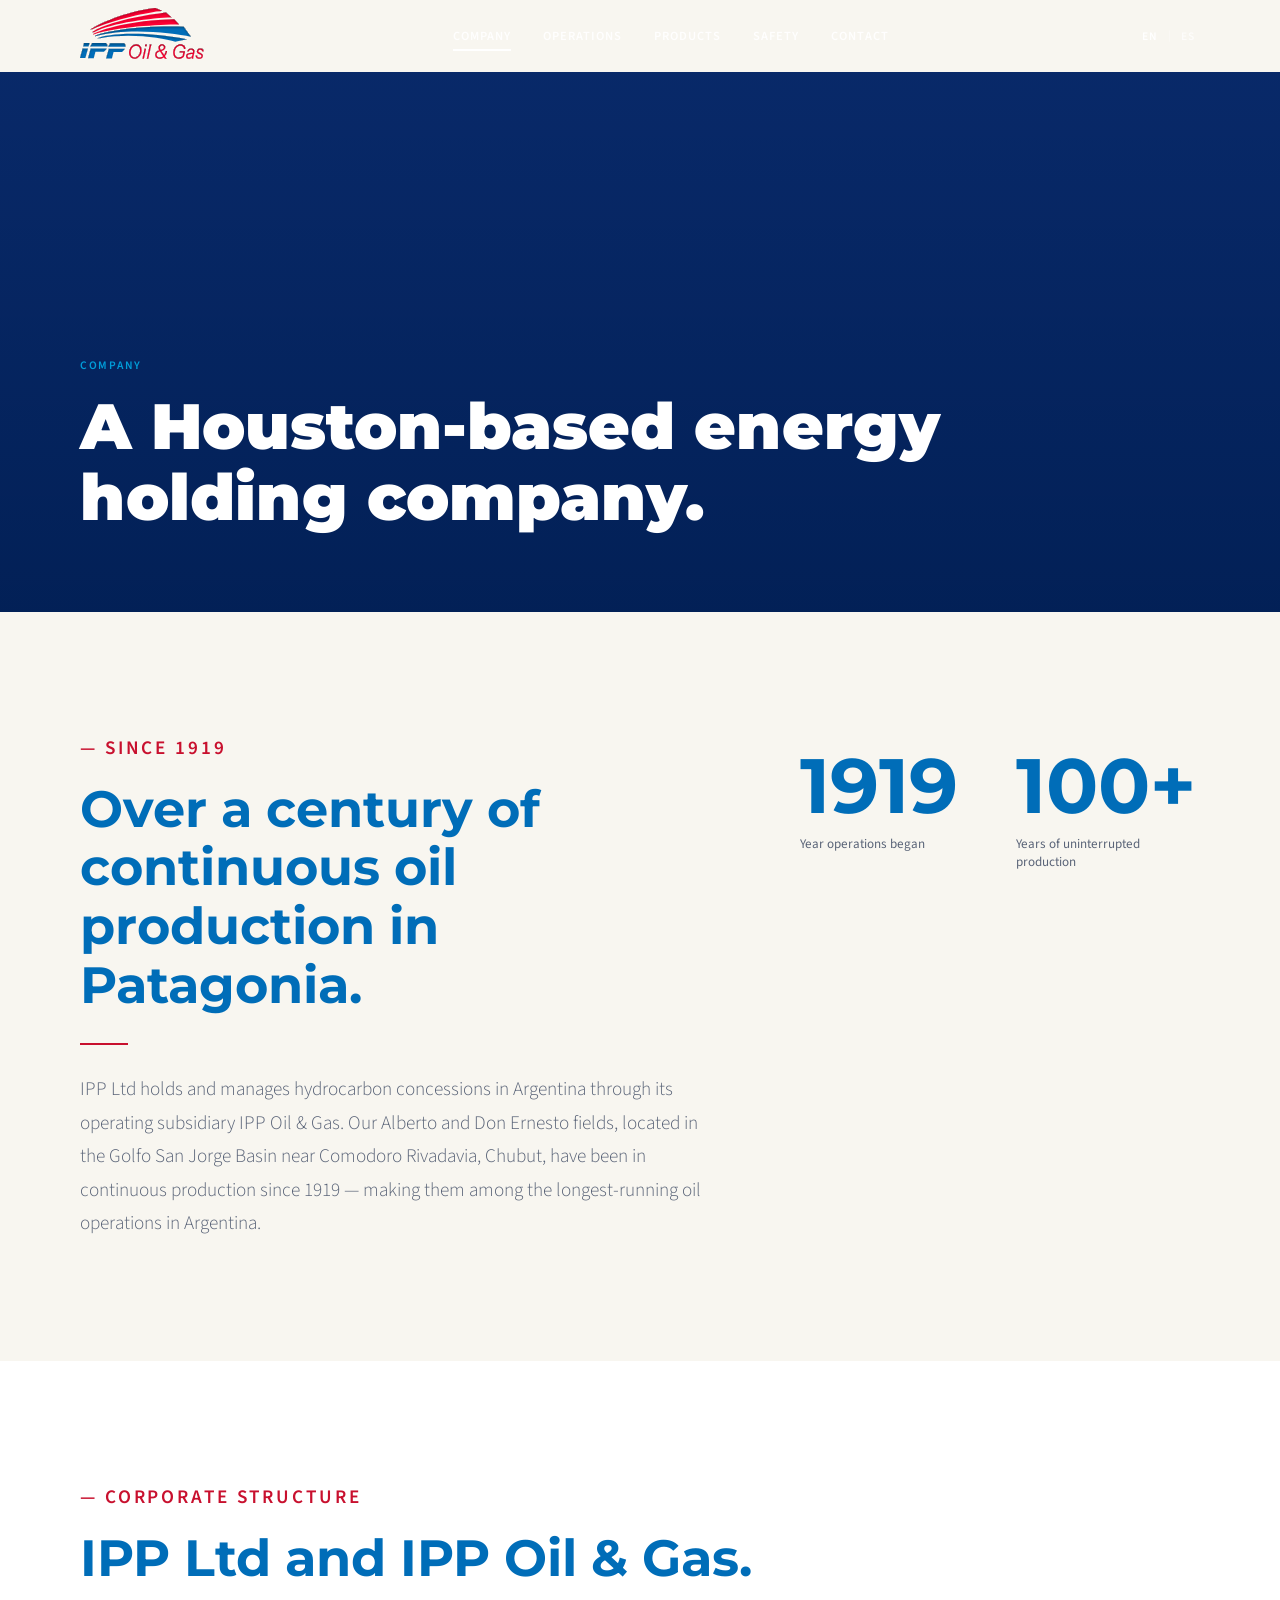
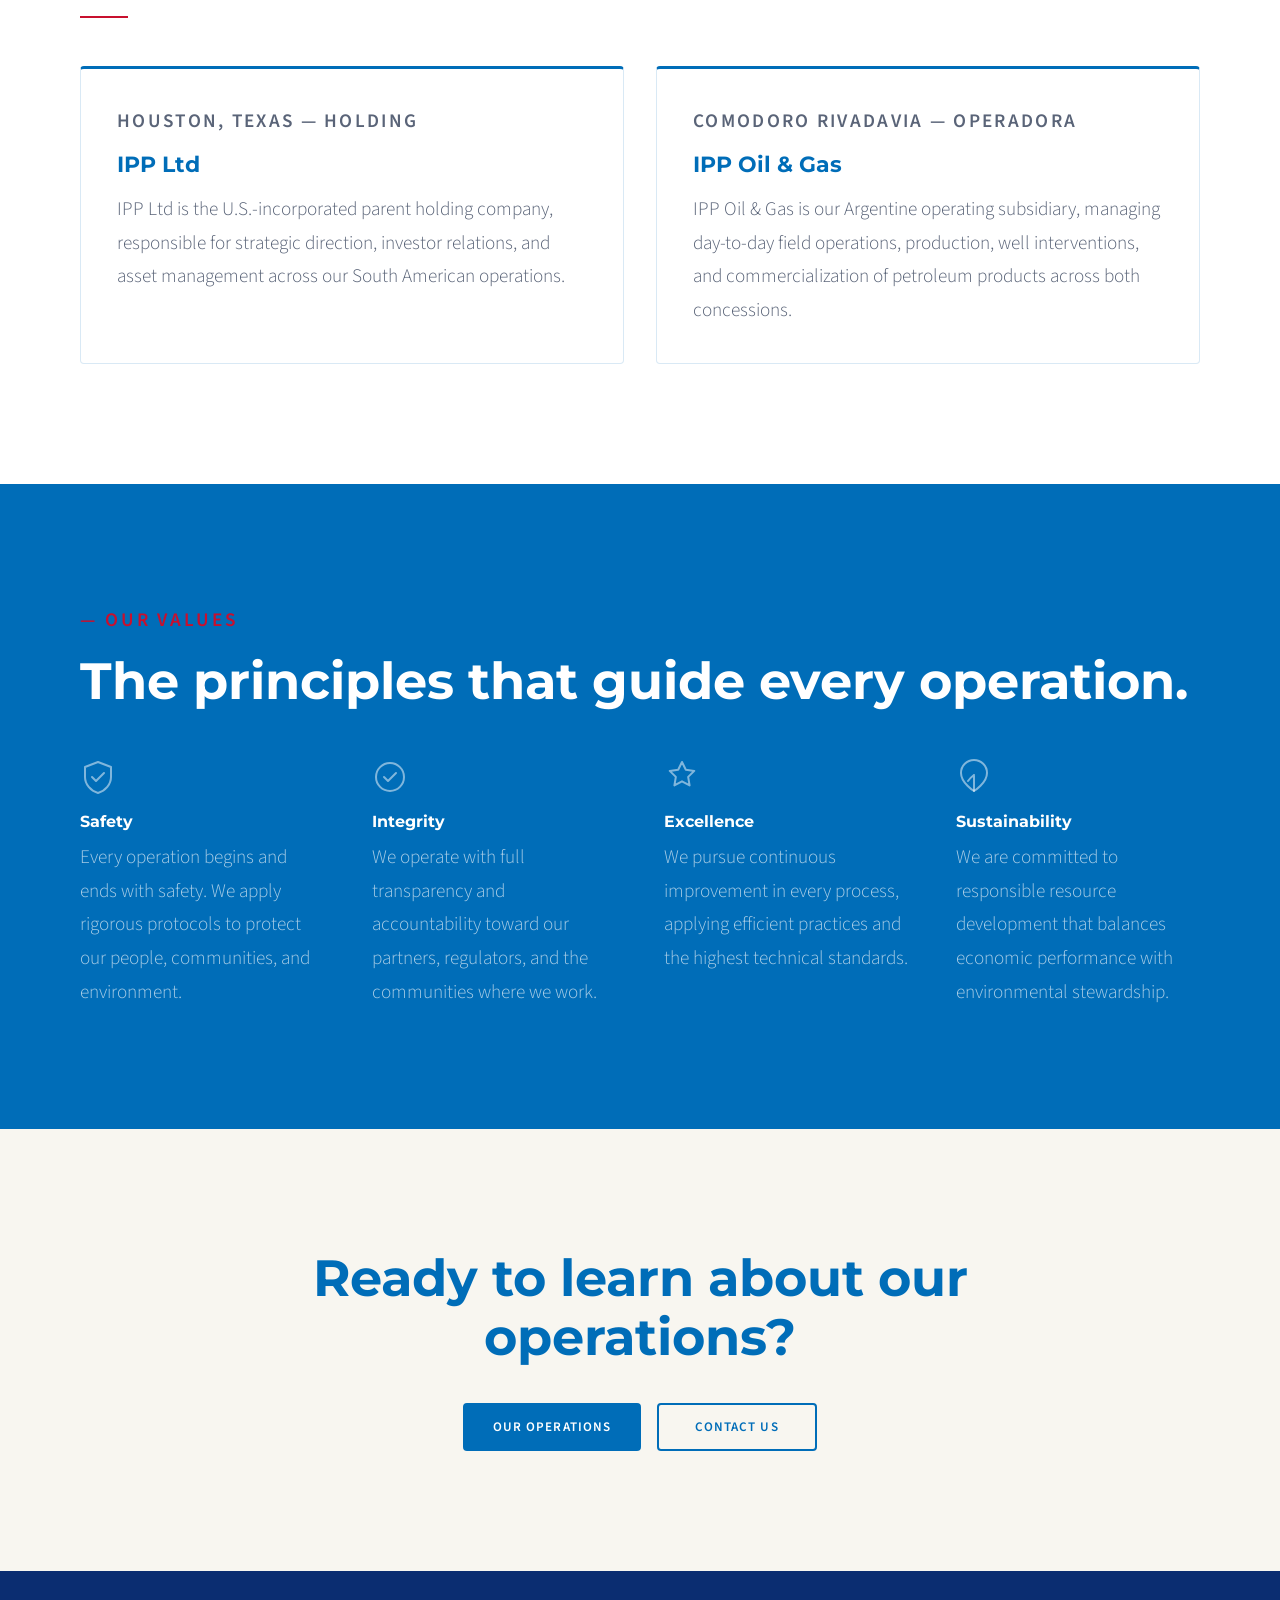
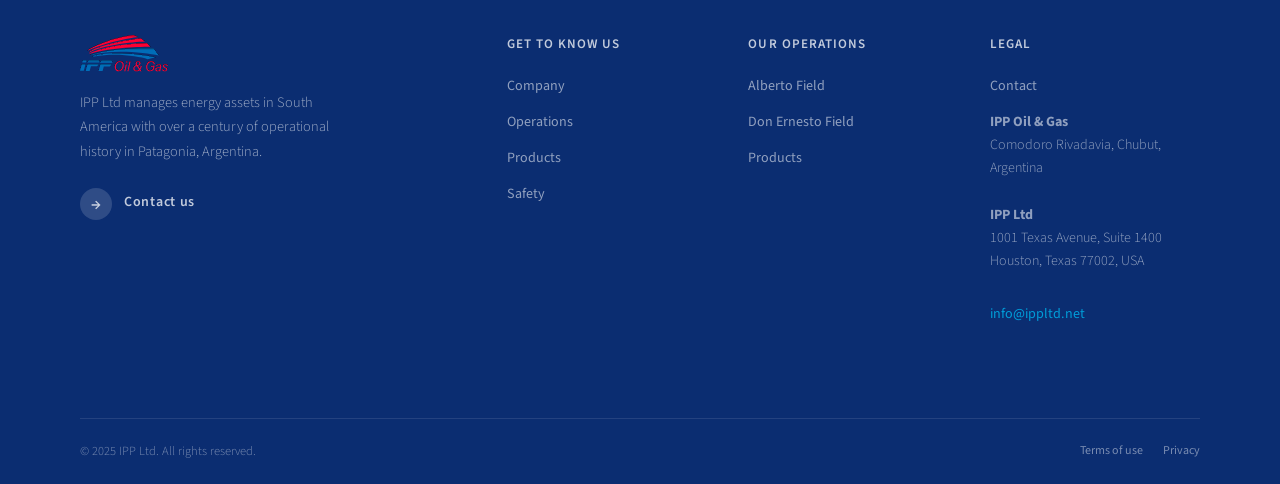
==== commit 83886680: "feat: imágenes reales en todo el sitio - index.html: carousel slides 1-3 con imágenes locales (campo" ====
--- a/company.html
+++ b/company.html
@@ -64,7 +64,7 @@
 ════════════════════════════════════════════════════════════ -->
 <section class="page-hero" aria-label="Company page hero">
   <div class="page-hero__bg" aria-hidden="true"
-       style="background-image: url('https://images.unsplash.com/photo-1504328345606-18bbc8c9d7d1?w=1920&q=85');"></div>
+       style="background-image: url('assets/img/plataforma-noche.jpeg'); background-position: center top;"></div>
   <div class="page-hero__overlay" aria-hidden="true"></div>
   <div class="container">
     <div class="page-hero__content fade-in">
--- a/css/styles.css
+++ b/css/styles.css
@@ -276,14 +276,14 @@
 .logo-svg { height: 44px; width: auto; }
 .footer__col .logo-svg { height: 32px; margin-bottom: 20px; }
 .logo-img {
-  height: 64px;
+  height: 48px;
   width: auto;
   display: block;
   object-fit: contain;
 }
-/* Footer logo — más pequeño */
+/* Footer logo */
 .footer-logo .logo-img {
-  height: 44px;
+  height: 40px;
 }
 
 /* Desktop nav */
@@ -893,6 +893,7 @@
   inset: 0;
   background-size: cover;
   background-position: center;
+  background-repeat: no-repeat;
 }
 .page-hero__overlay {
   position: absolute;
@@ -1255,13 +1256,13 @@
 /* Logo con transición de tamaño */
 .logo-img {
   transition: height 0.35s ease;
+  height: 48px;
 }
 .site-header.header--transparent .logo-img {
-  height: 72px;
-}
-.site-header.scrolled .logo-img,
-.site-header:not(.header--transparent) .logo-img {
-  height: 52px;
+  height: 56px;
+}
+.site-header.scrolled .logo-img {
+  height: 44px;
 }
 
 /* Header oculto cuando el footer entra en viewport */
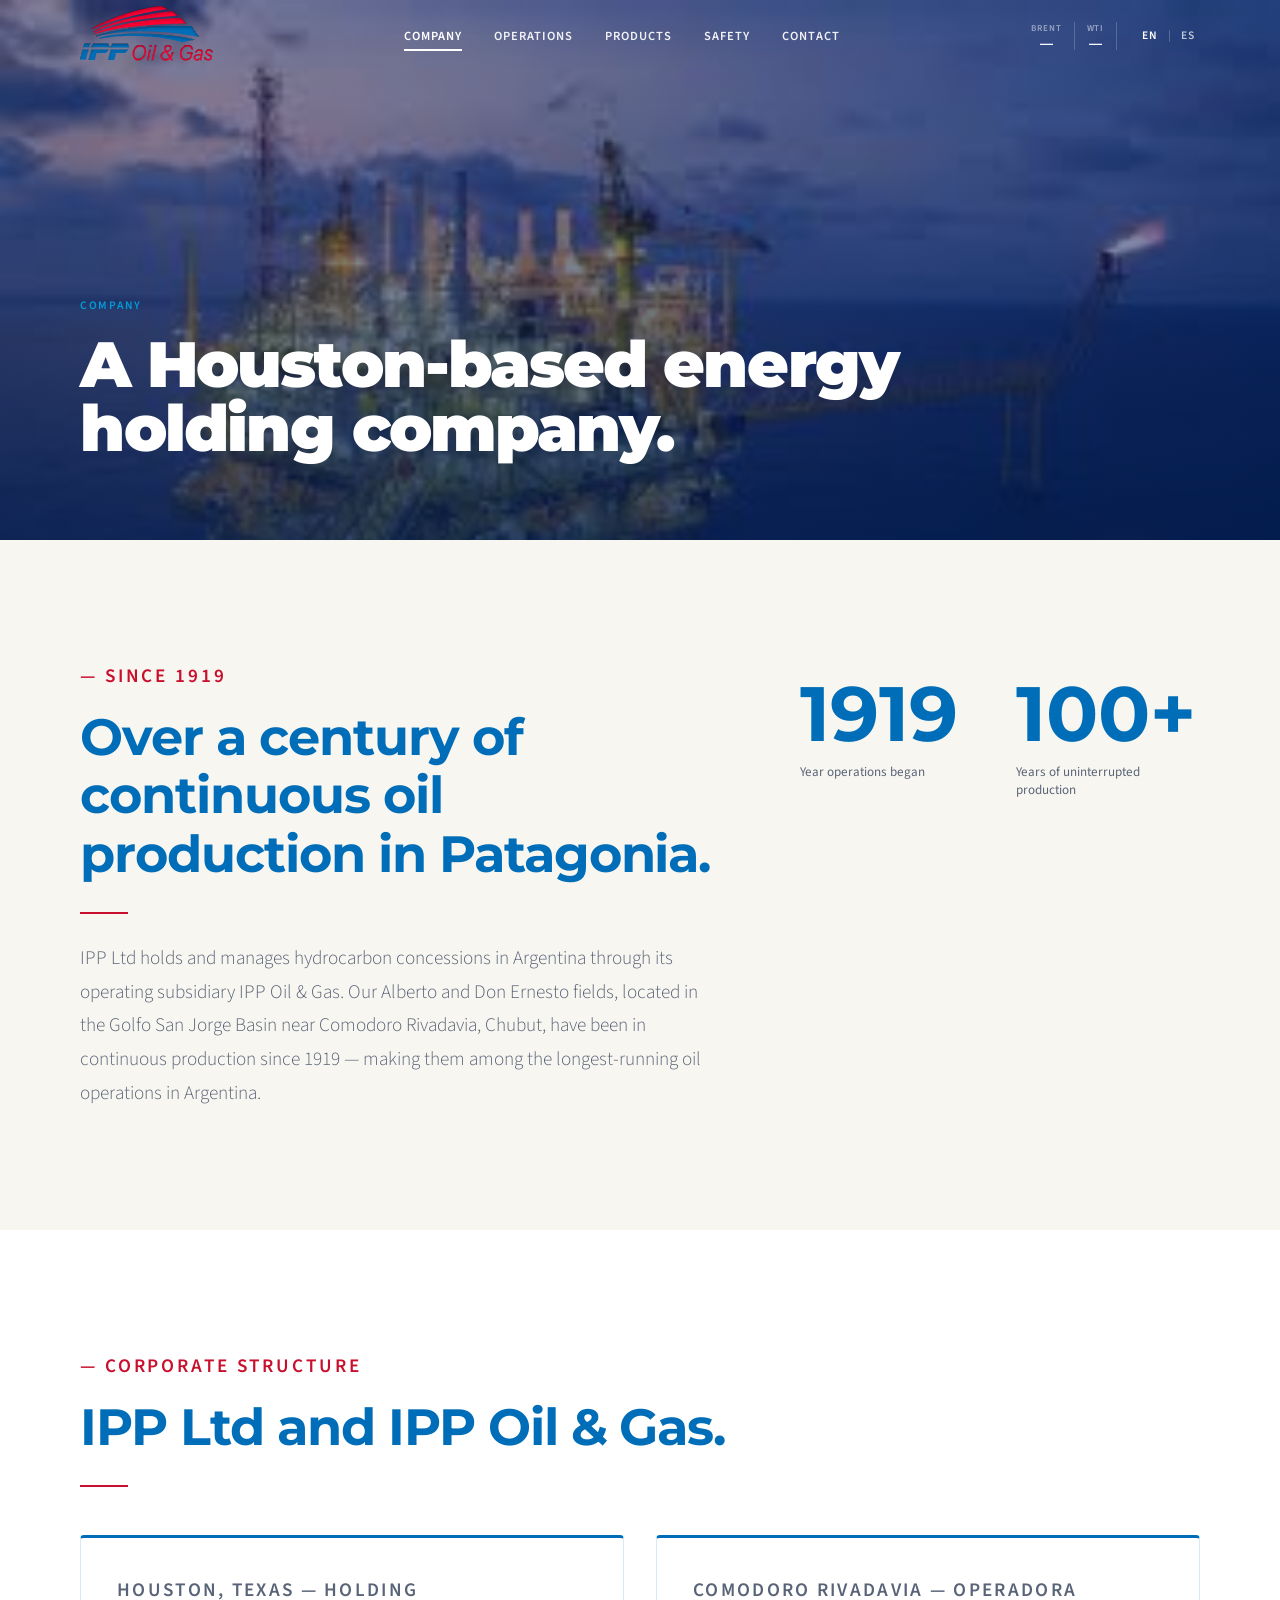
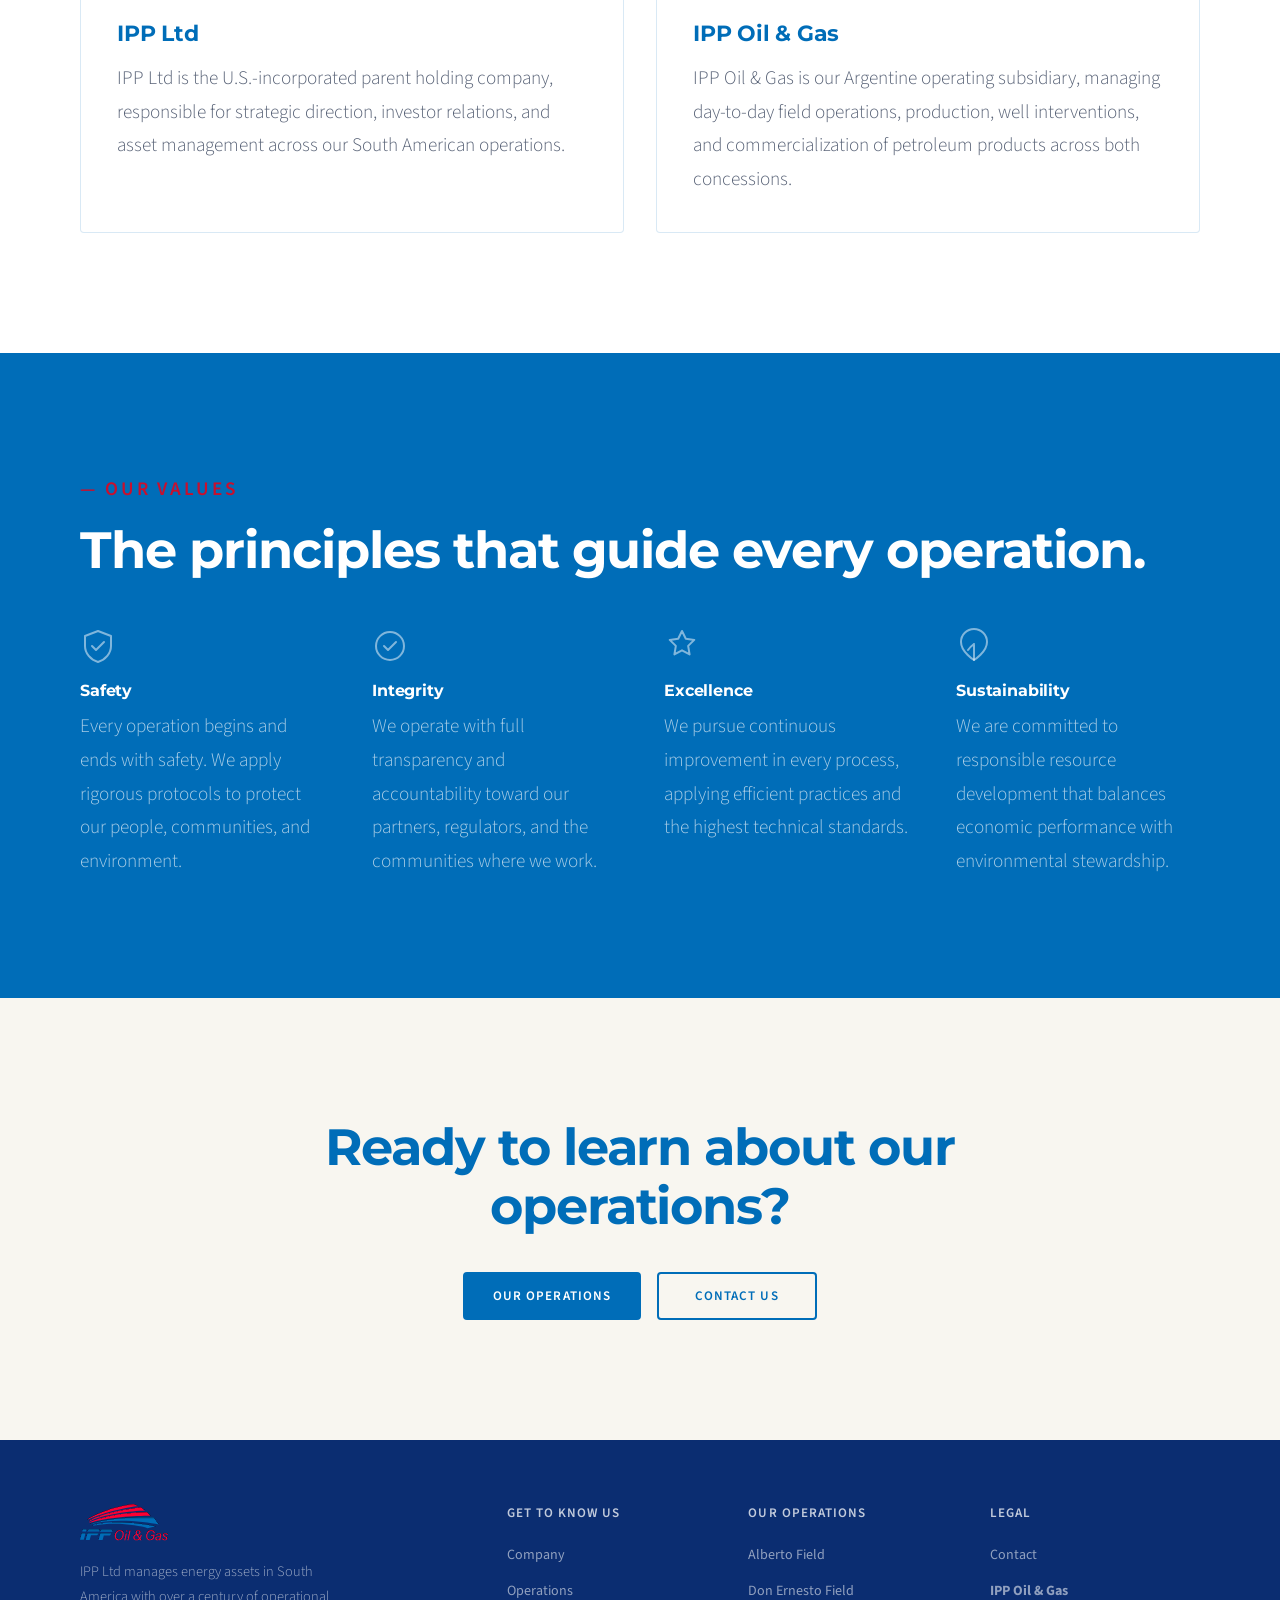
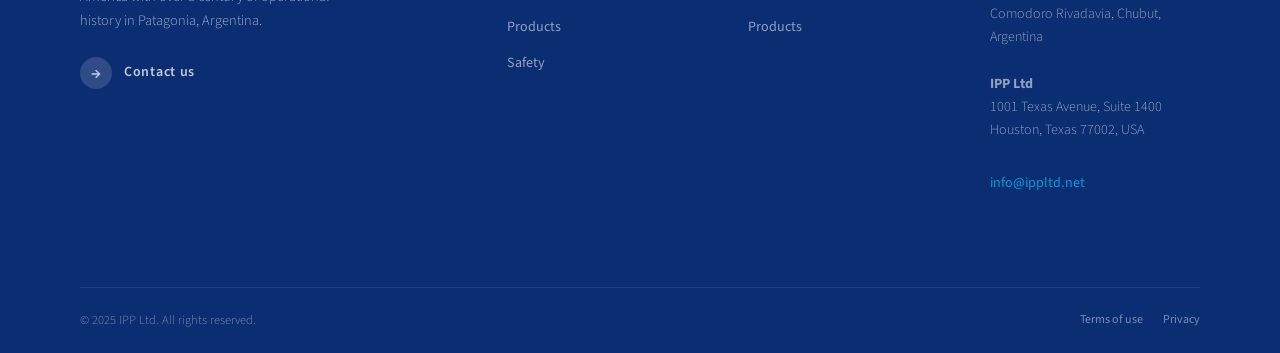
==== commit c47c941e: "feat: precios Brent y WTI en tiempo real en el header" ====
--- a/company.html
+++ b/company.html
@@ -35,6 +35,20 @@
       </nav>
 
       <div class="header__right">
+        <div class="oil-prices" id="oil-prices">
+          <div class="oil-price-item">
+            <span class="oil-price-label">Brent</span>
+            <span class="oil-price-val" id="price-brent-val">—</span>
+            <span class="oil-price-chg" id="price-brent-chg"></span>
+          </div>
+          <div class="oil-price-sep"></div>
+          <div class="oil-price-item">
+            <span class="oil-price-label">WTI</span>
+            <span class="oil-price-val" id="price-wti-val">—</span>
+            <span class="oil-price-chg" id="price-wti-chg"></span>
+          </div>
+          <div class="oil-price-sep"></div>
+        </div>
         <div class="lang-toggle" aria-label="Language selector">
           <button class="lang-btn lang-active" data-lang="en">EN</button>
           <span class="lang-toggle__sep" aria-hidden="true">|</span>
@@ -331,6 +345,7 @@
 
 <script src="js/i18n.js"></script>
 <script src="js/main.js"></script>
+<script src="js/oil-prices.js"></script>
 
 </body>
 </html>
--- a/css/styles.css
+++ b/css/styles.css
@@ -57,9 +57,9 @@
   line-height: 1.15;
   color: var(--color-navy);
 }
-h1 { font-weight: 900; }
-h2 { font-size: clamp(2rem, 4vw, 3.25rem); font-weight: 700; }
-h3 { font-size: clamp(1.1rem, 2vw, 1.35rem); }
+h1 { font-weight: 900; letter-spacing: -0.03em; line-height: 1.05; }
+h2 { font-size: clamp(2rem, 4vw, 3.25rem); font-weight: 700; letter-spacing: -0.02em; line-height: 1.1; }
+h3 { font-size: clamp(1.1rem, 2vw, 1.35rem); font-weight: 700; letter-spacing: -0.01em; }
 
 p {
   font-family: var(--font-sans);
@@ -251,20 +251,7 @@
   background: rgba(255,255,255,0.1);
 }
 
-/* ─── 8. HEADER ─────────────────────────────────────────────── */
-.site-header {
-  position: fixed;
-  top: 0;
-  left: 0;
-  right: 0;
-  z-index: 200;
-  background-color: var(--color-bg-white);
-  border-bottom: 2px solid var(--color-navy);
-  transition: box-shadow 0.35s ease;
-}
-.site-header.scrolled {
-  box-shadow: 0 2px 16px rgba(0, 109, 184, 0.10);
-}
+/* ─── 8. HEADER — ver SMART HEADER al final del archivo ─────── */
 
 .header__inner {
   display: flex;
@@ -458,6 +445,8 @@
   font-weight: 700;
   color: #fff;
   margin-bottom: 16px;
+  letter-spacing: -0.03em;
+  line-height: 1.05;
   line-height: 1.2;
 }
 .carousel-content__desc {
@@ -544,6 +533,7 @@
   color: #fff;
   line-height: 1.55;
   margin-bottom: 40px;
+  letter-spacing: -0.02em;
 }
 .section-statement__text em {
   font-style: normal;
@@ -886,7 +876,7 @@
   display: flex;
   align-items: flex-end;
   padding-bottom: clamp(48px, 8vw, 80px);
-  margin-top: 72px; /* offset fixed header */
+  margin-top: 0; /* header es fixed y se superpone al hero */
 }
 .page-hero__bg {
   position: absolute;
@@ -911,9 +901,11 @@
 .page-hero .eyebrow::before { content: ""; }
 .page-hero h1 {
   color: #fff;
-  font-size: clamp(2rem, 5vw, 3.75rem);
+  font-size: clamp(2.5rem, 5vw, 4.5rem);
   max-width: 20ch;
-  line-height: 1.12;
+  font-weight: 900;
+  letter-spacing: -0.03em;
+  line-height: 1.0;
 }
 
 /* ─── Split 2-col (text + aside) ───────────────────────────── */
@@ -1048,7 +1040,13 @@
    ═══════════════════════════════════════════════════════════ */
 .page-hero h1 {
   font-size: clamp(2.5rem, 5vw, 4.5rem);
-  line-height: 1.1;
+  font-weight: 900;
+  letter-spacing: -0.03em;
+  line-height: 1.0;
+}
+
+.tagline-word {
+  letter-spacing: -0.03em;
 }
 
 .section h2,
@@ -1214,32 +1212,47 @@
 }
 
 /* ═══════════════════════════════════════════════════════════
-   SMART HEADER — transparente en top, blanco al hacer scroll
-   Aplica en todas las páginas con hero con imagen de fondo.
-   contact.html arranca blanco (hero sólido, sin .page-hero__bg).
+   SMART HEADER — reglas consolidadas (sobreescriben bloque base)
    ═══════════════════════════════════════════════════════════ */
 
-/* Añadir transiciones al header base (incluye transform para hide/show) */
+/* ─── SMART HEADER ──────────────────────────────────────── */
 .site-header {
-  transition: transform 0.35s ease,
-              background 0.35s ease,
-              box-shadow 0.35s ease,
-              border-color 0.35s ease;
-}
-
-/* Estado transparente — cuando scrollY ≤ 80px y hay hero con imagen */
+  position: fixed;
+  top: 0; left: 0; right: 0;
+  z-index: 200;
+  background-color: #ffffff;
+  border-bottom: 2px solid var(--color-navy);
+  transition: background 0.4s ease,
+              border-color 0.4s ease,
+              box-shadow 0.4s ease,
+              transform 0.4s ease;
+}
+
+.site-header.scrolled {
+  box-shadow: 0 2px 16px rgba(0, 109, 184, 0.10);
+}
+
+.site-header.header--hidden {
+  transform: translateY(-100%);
+}
+
+/* Transparente — mayor especificidad para ganar */
 .site-header.header--transparent {
-  background: transparent !important;
+  background-color: transparent !important;
   border-bottom-color: transparent !important;
   box-shadow: none !important;
 }
 
 .site-header.header--transparent .site-nav a {
-  color: rgba(255, 255, 255, 0.90);
+  color: rgba(255, 255, 255, 0.92);
 }
 .site-header.header--transparent .site-nav a::after {
   background-color: #fff;
 }
+.site-header.header--transparent .site-nav a:hover,
+.site-header.header--transparent .site-nav a.active {
+  color: #fff;
+}
 .site-header.header--transparent .lang-btn {
   color: rgba(255, 255, 255, 0.70);
 }
@@ -1247,25 +1260,84 @@
   color: #fff;
 }
 .site-header.header--transparent .lang-toggle__sep {
-  color: rgba(255, 255, 255, 0.30);
+  color: rgba(255, 255, 255, 0.25);
 }
 .site-header.header--transparent .hamburger span {
-  background: #fff;
-}
-
-/* Logo con transición de tamaño */
+  background-color: #fff;
+}
+
+/* Logo tamaño según estado */
 .logo-img {
-  transition: height 0.35s ease;
   height: 48px;
+  width: auto;
+  display: block;
+  object-fit: contain;
+  transition: height 0.4s ease;
 }
 .site-header.header--transparent .logo-img {
-  height: 56px;
+  height: 60px;
 }
 .site-header.scrolled .logo-img {
   height: 44px;
 }
-
-/* Header oculto cuando el footer entra en viewport */
-.site-header.header--hidden {
-  transform: translateY(-100%);
-}
+/* ─── OIL PRICES WIDGET ──────────────────────────────── */
+.oil-prices {
+  display: none;
+  align-items: center;
+  gap: 12px;
+}
+@media (min-width: 1024px) {
+  .oil-prices { display: flex; }
+}
+
+.oil-price-item {
+  display: flex;
+  flex-direction: column;
+  align-items: center;
+  gap: 1px;
+}
+.oil-price-label {
+  font-family: var(--font-sans);
+  font-size: 9px;
+  font-weight: 600;
+  color: var(--color-text-muted);
+  letter-spacing: 0.1em;
+  text-transform: uppercase;
+}
+.oil-price-val {
+  font-family: var(--font-serif);
+  font-size: 13px;
+  font-weight: 700;
+  color: var(--color-navy-dark);
+  line-height: 1;
+}
+.oil-price-chg {
+  font-family: var(--font-sans);
+  font-size: 9px;
+  font-weight: 600;
+  line-height: 1;
+}
+.price-up   { color: #16a34a; }
+.price-down { color: var(--color-red); }
+
+.oil-price-sep {
+  width: 1px;
+  height: 28px;
+  background: rgba(0,109,184,0.15);
+}
+
+/* En header transparente los colores se adaptan */
+.site-header.header--transparent .oil-price-label {
+  color: rgba(255,255,255,0.5);
+}
+.site-header.header--transparent .oil-price-val {
+  color: #fff;
+}
+.site-header.header--transparent .oil-price-sep {
+  background: rgba(255,255,255,0.2);
+}
+
+.footer-logo .logo-img {
+  height: 40px;
+  transition: none;
+}
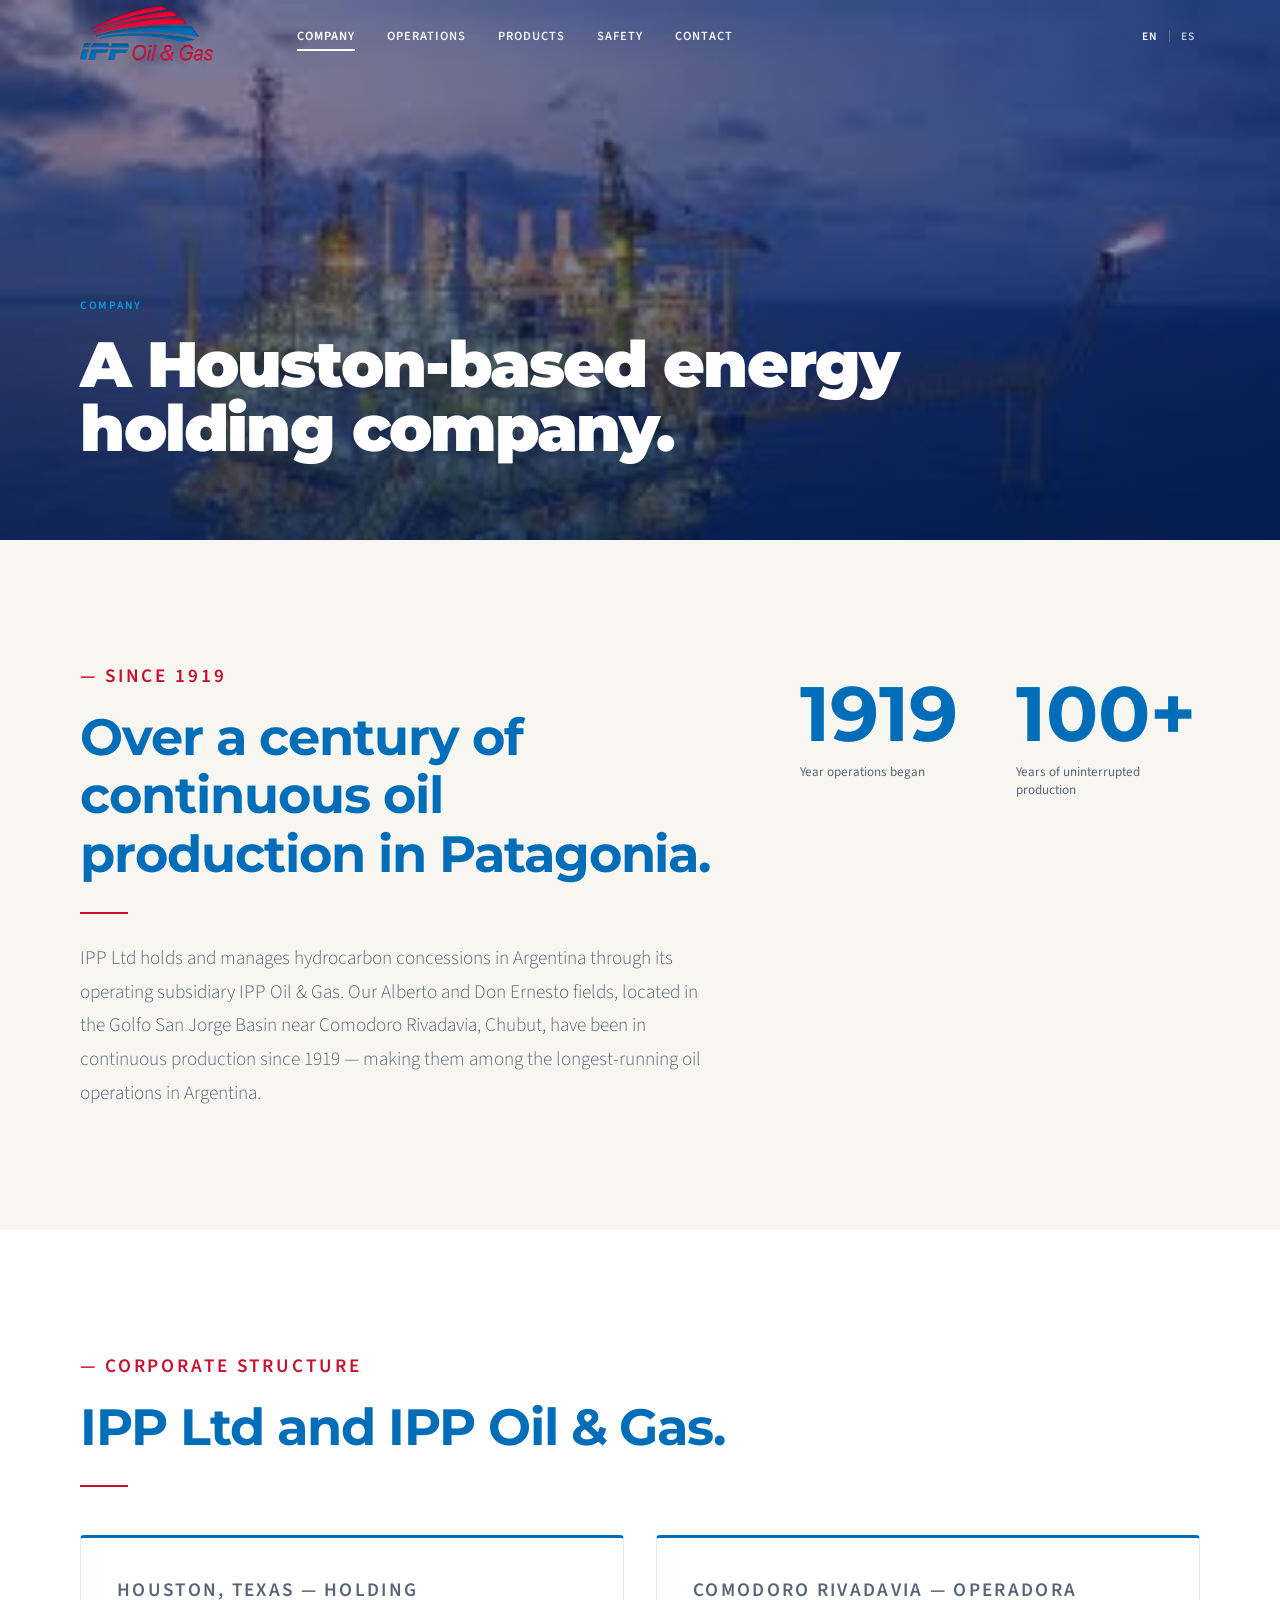
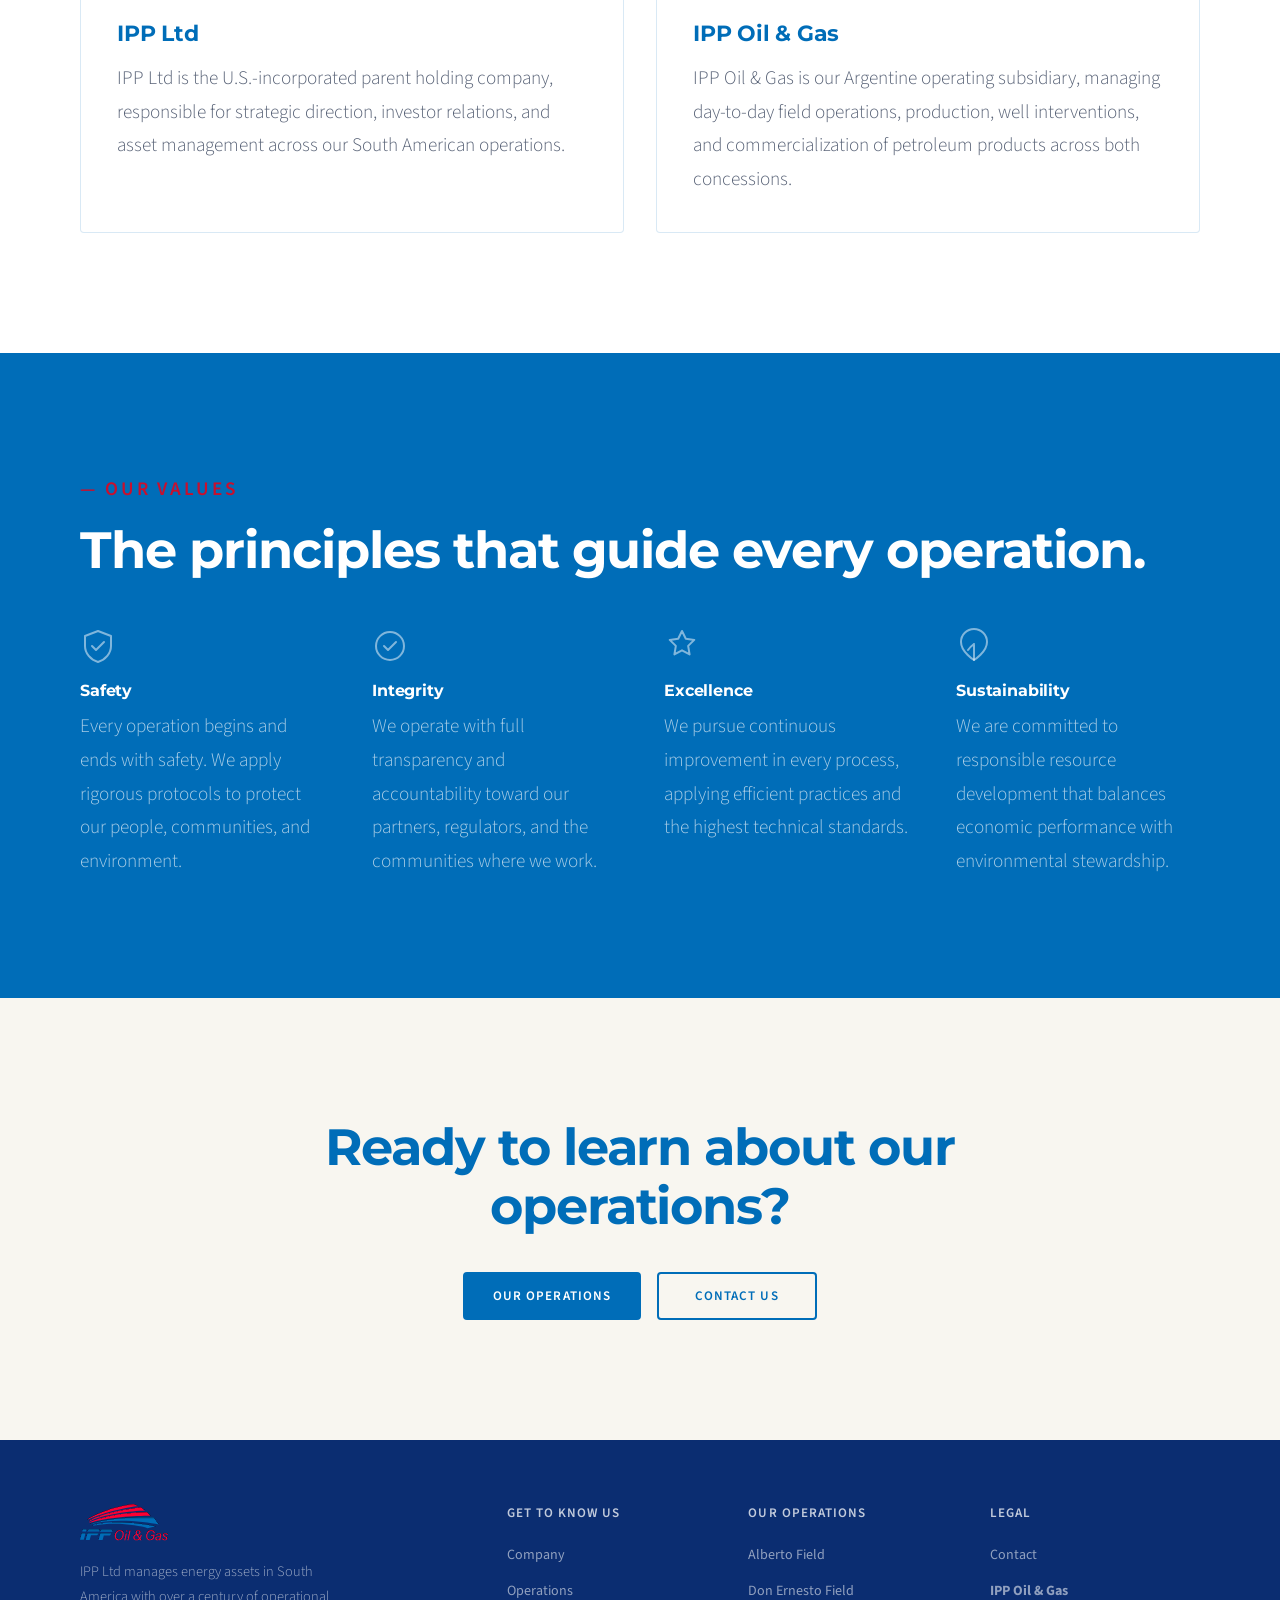
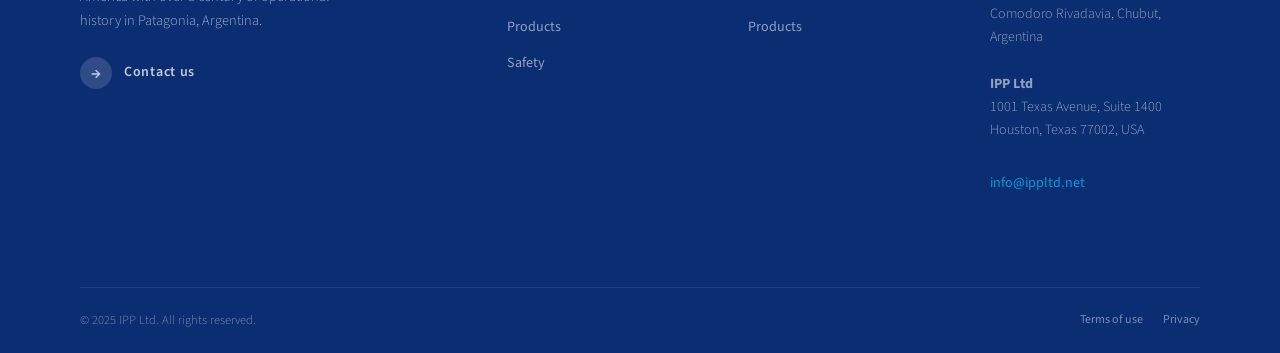
==== commit 61aa7abc: "feat: precios Brent/WTI en tiempo real vía TradingView widget" ====
--- a/company.html
+++ b/company.html
@@ -35,19 +35,21 @@
       </nav>
 
       <div class="header__right">
-        <div class="oil-prices" id="oil-prices">
-          <div class="oil-price-item">
-            <span class="oil-price-label">Brent</span>
-            <span class="oil-price-val" id="price-brent-val">—</span>
-            <span class="oil-price-chg" id="price-brent-chg"></span>
-          </div>
-          <div class="oil-price-sep"></div>
-          <div class="oil-price-item">
-            <span class="oil-price-label">WTI</span>
-            <span class="oil-price-val" id="price-wti-val">—</span>
-            <span class="oil-price-chg" id="price-wti-chg"></span>
-          </div>
-          <div class="oil-price-sep"></div>
+        <div class="oil-prices tradingview-widget-container" id="oil-prices">
+          <div class="tradingview-widget-container__widget"></div>
+          <script type="text/javascript" src="https://s3.tradingview.com/external-embedding/embed-widget-ticker-tape.js" async>
+          {
+            "symbols": [
+              {"proName": "TVC:UKOIL", "title": "Brent"},
+              {"proName": "TVC:USOIL", "title": "WTI"}
+            ],
+            "showSymbolLogo": false,
+            "isTransparent": true,
+            "displayMode": "compact",
+            "colorTheme": "light",
+            "locale": "en"
+          }
+          </script>
         </div>
         <div class="lang-toggle" aria-label="Language selector">
           <button class="lang-btn lang-active" data-lang="en">EN</button>
@@ -345,7 +347,6 @@
 
 <script src="js/i18n.js"></script>
 <script src="js/main.js"></script>
-<script src="js/oil-prices.js"></script>
 
 </body>
 </html>
--- a/css/styles.css
+++ b/css/styles.css
@@ -1280,61 +1280,23 @@
 .site-header.scrolled .logo-img {
   height: 44px;
 }
-/* ─── OIL PRICES WIDGET ──────────────────────────────── */
+/* ─── OIL PRICES WIDGET (TradingView Ticker Tape) ───── */
 .oil-prices {
   display: none;
-  align-items: center;
-  gap: 12px;
+  width: 300px;
+  height: 46px;
+  overflow: hidden;
+  flex-shrink: 0;
 }
 @media (min-width: 1024px) {
-  .oil-prices { display: flex; }
-}
-
-.oil-price-item {
-  display: flex;
-  flex-direction: column;
-  align-items: center;
-  gap: 1px;
-}
-.oil-price-label {
-  font-family: var(--font-sans);
-  font-size: 9px;
-  font-weight: 600;
-  color: var(--color-text-muted);
-  letter-spacing: 0.1em;
-  text-transform: uppercase;
-}
-.oil-price-val {
-  font-family: var(--font-serif);
-  font-size: 13px;
-  font-weight: 700;
-  color: var(--color-navy-dark);
-  line-height: 1;
-}
-.oil-price-chg {
-  font-family: var(--font-sans);
-  font-size: 9px;
-  font-weight: 600;
-  line-height: 1;
-}
-.price-up   { color: #16a34a; }
-.price-down { color: var(--color-red); }
-
-.oil-price-sep {
-  width: 1px;
-  height: 28px;
-  background: rgba(0,109,184,0.15);
-}
-
-/* En header transparente los colores se adaptan */
-.site-header.header--transparent .oil-price-label {
-  color: rgba(255,255,255,0.5);
-}
-.site-header.header--transparent .oil-price-val {
-  color: #fff;
-}
-.site-header.header--transparent .oil-price-sep {
-  background: rgba(255,255,255,0.2);
+  .oil-prices { display: block; }
+}
+
+/* El iframe del widget ocupa todo el contenedor */
+.oil-prices .tradingview-widget-container__widget,
+.oil-prices iframe {
+  width: 100% !important;
+  height: 46px !important;
 }
 
 .footer-logo .logo-img {
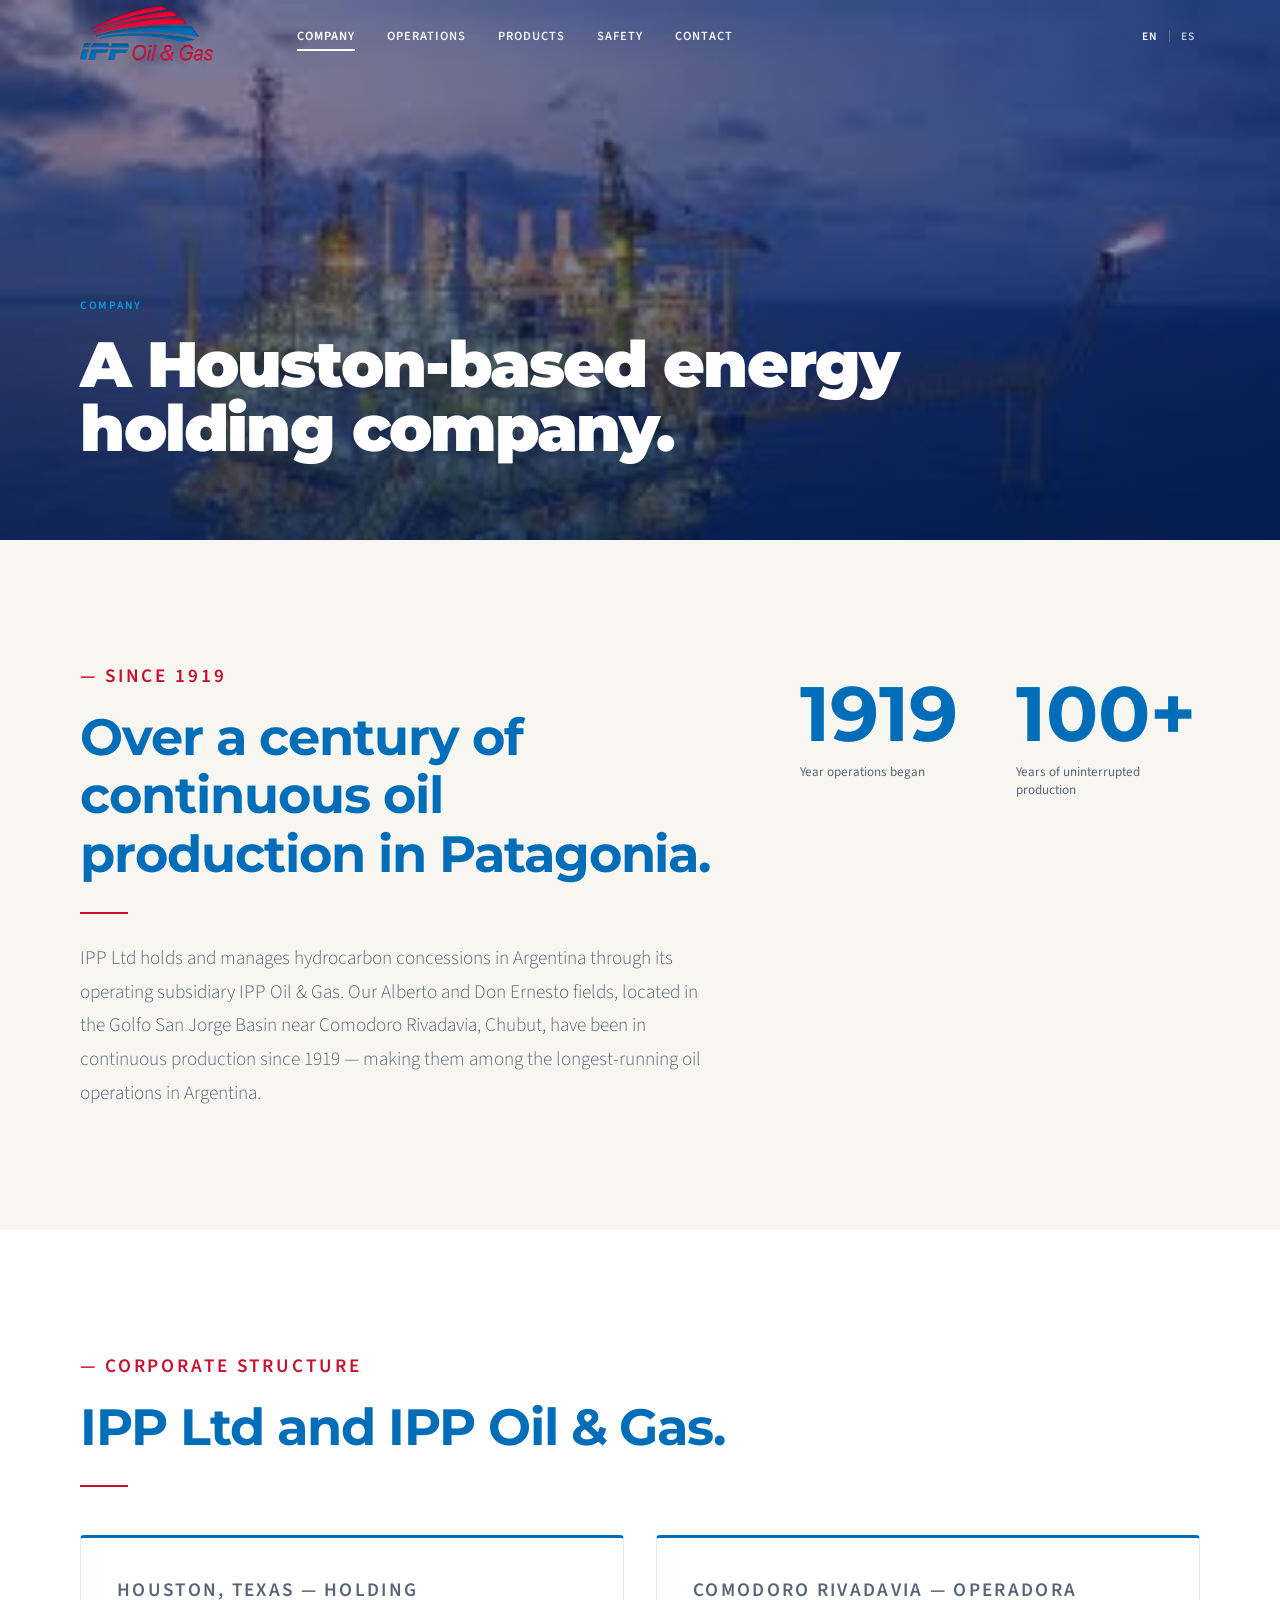
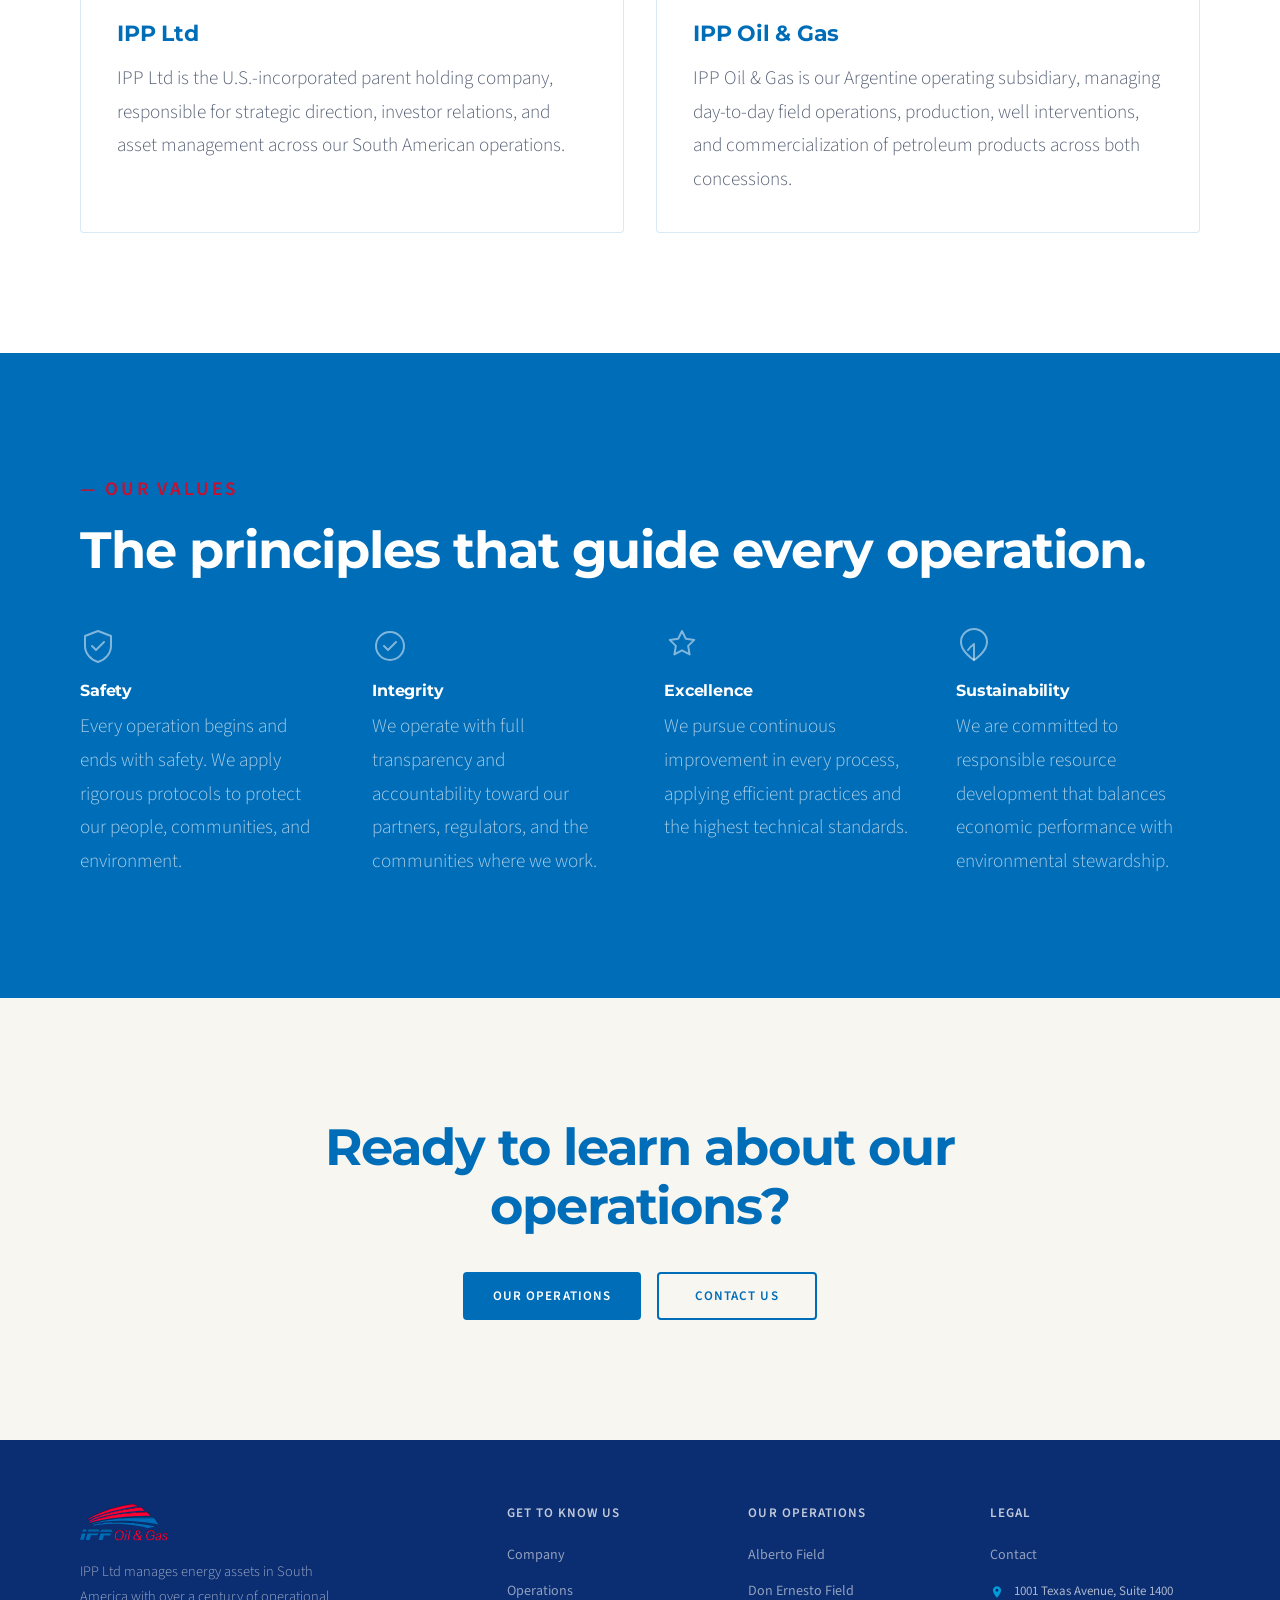
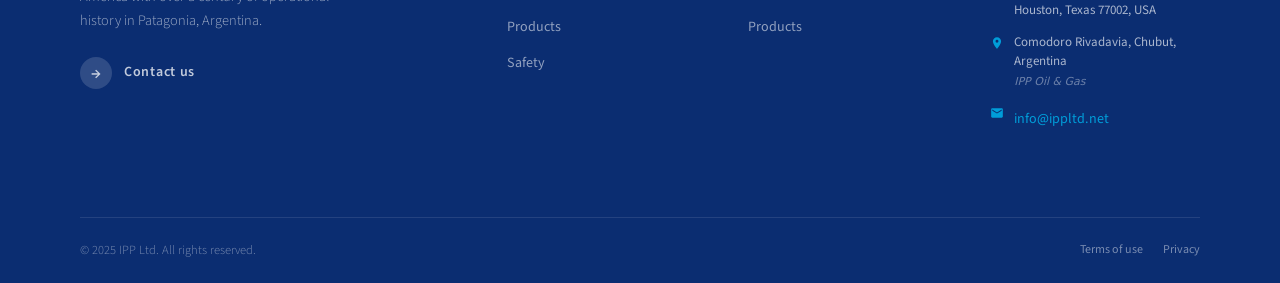
==== commit 1e87bbb4: "feat: footer con íconos de contacto + logo SVG" ====
--- a/company.html
+++ b/company.html
@@ -35,20 +35,10 @@
       </nav>
 
       <div class="header__right">
-        <div class="oil-prices tradingview-widget-container" id="oil-prices">
+        <div class="oil-prices tradingview-widget-container">
           <div class="tradingview-widget-container__widget"></div>
           <script type="text/javascript" src="https://s3.tradingview.com/external-embedding/embed-widget-ticker-tape.js" async>
-          {
-            "symbols": [
-              {"proName": "TVC:UKOIL", "title": "Brent"},
-              {"proName": "TVC:USOIL", "title": "WTI"}
-            ],
-            "showSymbolLogo": false,
-            "isTransparent": true,
-            "displayMode": "compact",
-            "colorTheme": "light",
-            "locale": "en"
-          }
+          {"symbols":[{"proName":"TVC:UKOIL","title":"Brent"},{"proName":"TVC:USOIL","title":"WTI"}],"showSymbolLogo":false,"isTransparent":true,"displayMode":"compact","colorTheme":"dark","locale":"en"}
           </script>
         </div>
         <div class="lang-toggle" aria-label="Language selector">
@@ -267,7 +257,7 @@
 
       <div class="footer__col footer-logo">
         <a href="index.html" class="logo" aria-label="IPP Oil &amp; Gas">
-          <img src="assets/ipp-logo-transparente.svg" alt="IPP Oil &amp; Gas" class="logo-img">
+          <img src="assets/ipp-logo-transparente.svg" alt="IPP Oil &amp; Gas" class="logo-img footer-logo-img">
         </a>
         <p class="footer__tagline" data-i18n="footer.tagline">
           IPP Ltd manages energy assets in South America with over a century of operational history in Patagonia, Argentina.
@@ -316,15 +306,32 @@
             </button>
             <div class="footer-accordion__panel" id="facc-3">
               <a href="contact.html" data-i18n="nav.contact">Contact</a>
-              <p class="footer__address" style="padding-block: 6px;">
-                <strong data-i18n="footer.subsidiary">IPP Oil &amp; Gas</strong><br/>
-                <span data-i18n="footer.address2">Comodoro Rivadavia, Chubut, Argentina</span><br/>
-                <br/>
-                <strong>IPP Ltd</strong><br/>
-                <span>1001 Texas Avenue, Suite 1400<br/>Houston, Texas 77002, USA</span><br/>
-                <br/>
-                <a href="mailto:info@ippltd.net" style="color: var(--color-navy-light);">info@ippltd.net</a>
-              </p>
+              <div class="footer-contact">
+                <div class="footer-contact-item">
+                  <svg class="footer-contact-icon" viewBox="0 0 24 24">
+                    <path d="M12 2C8.13 2 5 5.13 5 9c0 5.25 7 13 7 13s7-7.75 7-13c0-3.87-3.13-7-7-7zm0 9.5a2.5 2.5 0 110-5 2.5 2.5 0 010 5z"/>
+                  </svg>
+                  <span>1001 Texas Avenue, Suite 1400<br>
+                  Houston, Texas 77002, USA</span>
+                </div>
+                <div class="footer-contact-item">
+                  <svg class="footer-contact-icon" viewBox="0 0 24 24">
+                    <path d="M12 2C8.13 2 5 5.13 5 9c0 5.25 7 13 7 13s7-7.75 7-13c0-3.87-3.13-7-7-7zm0 9.5a2.5 2.5 0 110-5 2.5 2.5 0 010 5z"/>
+                  </svg>
+                  <span>Comodoro Rivadavia, Chubut, Argentina<br>
+                  <em style="font-size:11px; opacity:0.6;">IPP Oil &amp; Gas</em>
+                  </span>
+                </div>
+                <div class="footer-contact-item">
+                  <svg class="footer-contact-icon" viewBox="0 0 24 24">
+                    <path d="M20 4H4c-1.1 0-2 .9-2 2v12c0 1.1.9 2 2 2h16c1.1 0 2-.9 2-2V6c0-1.1-.9-2-2-2zm0 4l-8 5-8-5V6l8 5 8-5v2z"/>
+                  </svg>
+                  <a href="mailto:info@ippltd.net"
+                     style="color:var(--color-navy-light);">
+                    info@ippltd.net
+                  </a>
+                </div>
+              </div>
             </div>
           </div>
 
--- a/css/styles.css
+++ b/css/styles.css
@@ -1222,14 +1222,20 @@
   z-index: 200;
   background-color: #ffffff;
   border-bottom: 2px solid var(--color-navy);
-  transition: background 0.4s ease,
+  transition: background-color 0.4s ease,
+              backdrop-filter 0.4s ease,
               border-color 0.4s ease,
               box-shadow 0.4s ease,
               transform 0.4s ease;
 }
 
+/* Estado scrolled — glassmorphism blanco */
 .site-header.scrolled {
-  box-shadow: 0 2px 16px rgba(0, 109, 184, 0.10);
+  background-color: rgba(255, 255, 255, 0.85) !important;
+  backdrop-filter: blur(12px);
+  -webkit-backdrop-filter: blur(12px);
+  border-bottom: 1px solid rgba(0, 109, 184, 0.15);
+  box-shadow: 0 2px 20px rgba(0, 0, 0, 0.08);
 }
 
 .site-header.header--hidden {
@@ -1239,6 +1245,8 @@
 /* Transparente — mayor especificidad para ganar */
 .site-header.header--transparent {
   background-color: transparent !important;
+  backdrop-filter: none;
+  -webkit-backdrop-filter: none;
   border-bottom-color: transparent !important;
   box-shadow: none !important;
 }
@@ -1287,6 +1295,8 @@
   height: 46px;
   overflow: hidden;
   flex-shrink: 0;
+  border-radius: 6px;
+  transition: background 0.4s ease, padding 0.4s ease;
 }
 @media (min-width: 1024px) {
   .oil-prices { display: block; }
@@ -1299,7 +1309,36 @@
   height: 46px !important;
 }
 
+/* Header sólido (scrolled): fondo navy para que el texto blanco se vea */
+.site-header.scrolled .oil-prices {
+  background: var(--color-navy);
+  padding: 0 6px;
+}
+
 .footer-logo .logo-img {
   height: 40px;
   transition: none;
 }
+
+/* ─── FOOTER CONTACT ITEMS ─────────────────────────── */
+.footer-contact {
+  display: flex;
+  flex-direction: column;
+  gap: 12px;
+  margin-top: 8px;
+}
+.footer-contact-item {
+  display: flex;
+  align-items: flex-start;
+  gap: 10px;
+  font-size: 13px;
+  color: rgba(255,255,255,0.65);
+  line-height: 1.5;
+}
+.footer-contact-icon {
+  width: 14px;
+  height: 14px;
+  fill: var(--color-navy-light);
+  flex-shrink: 0;
+  margin-top: 3px;
+}
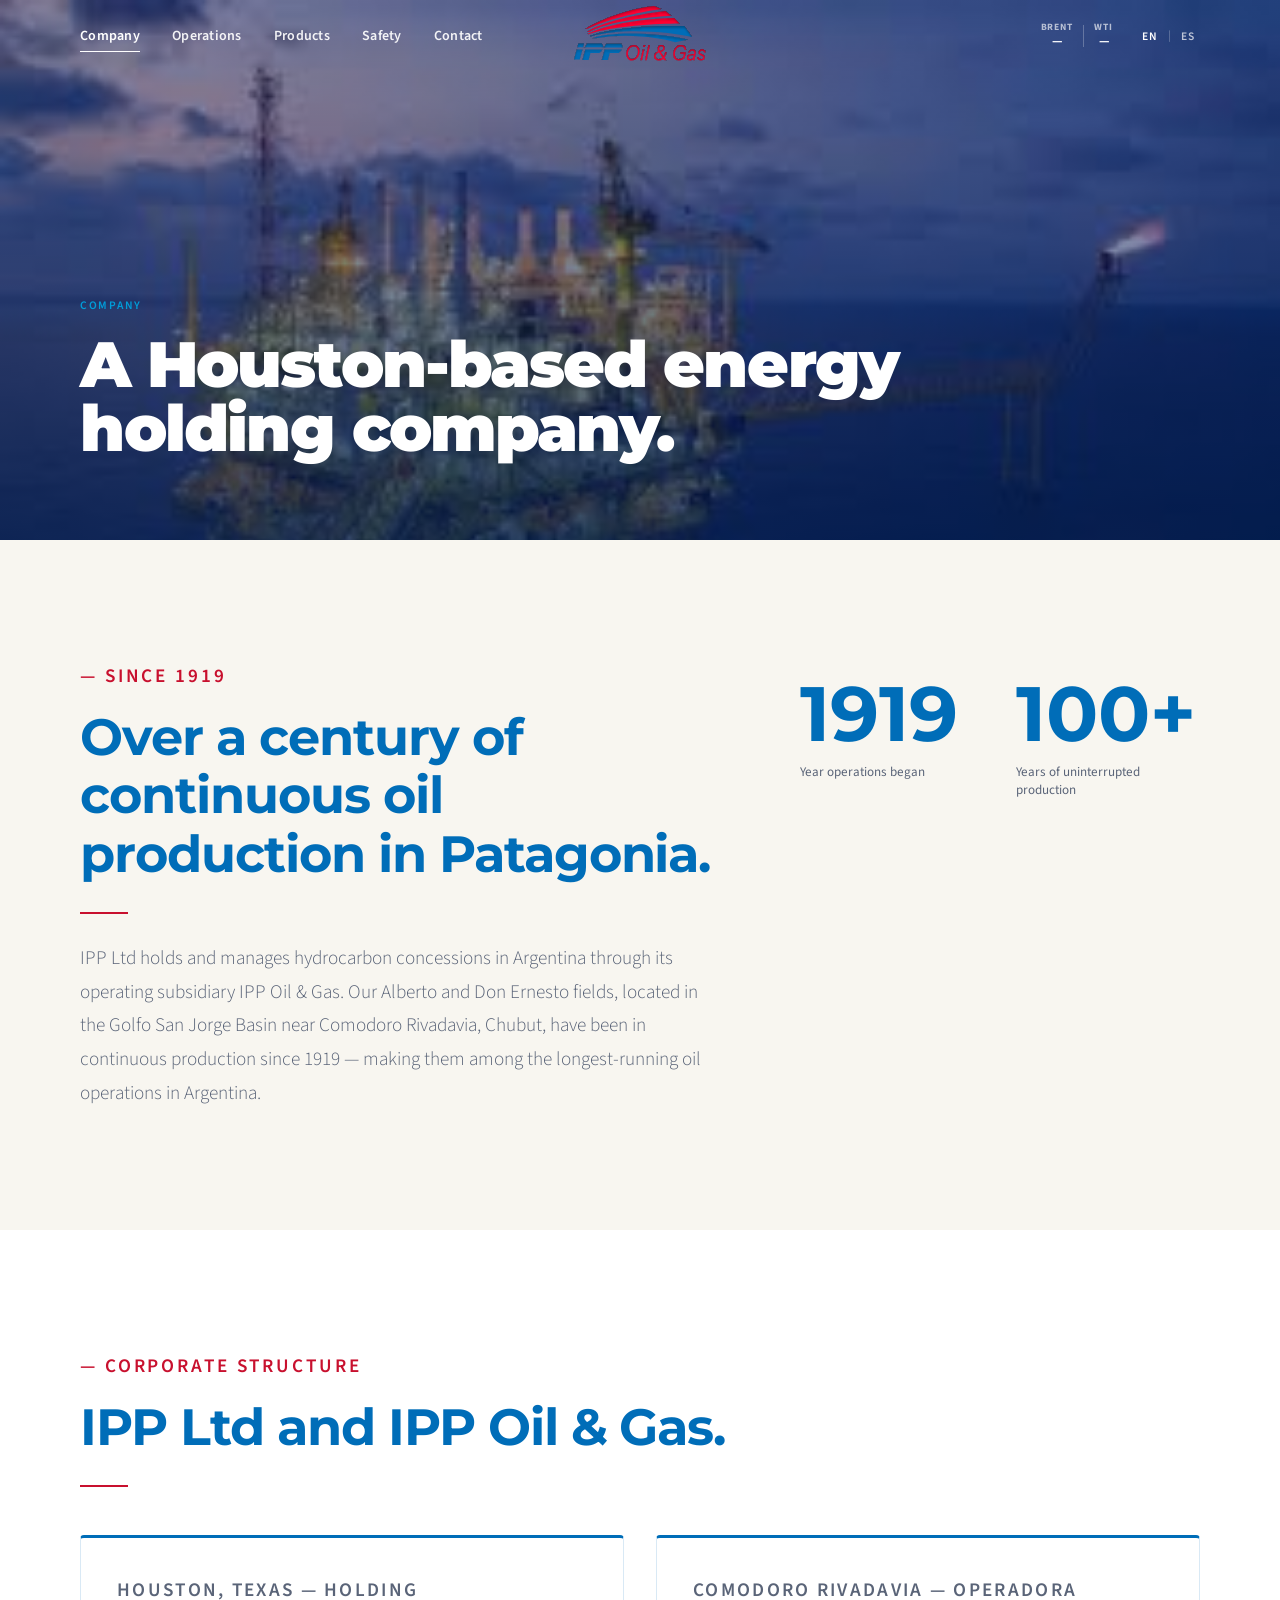
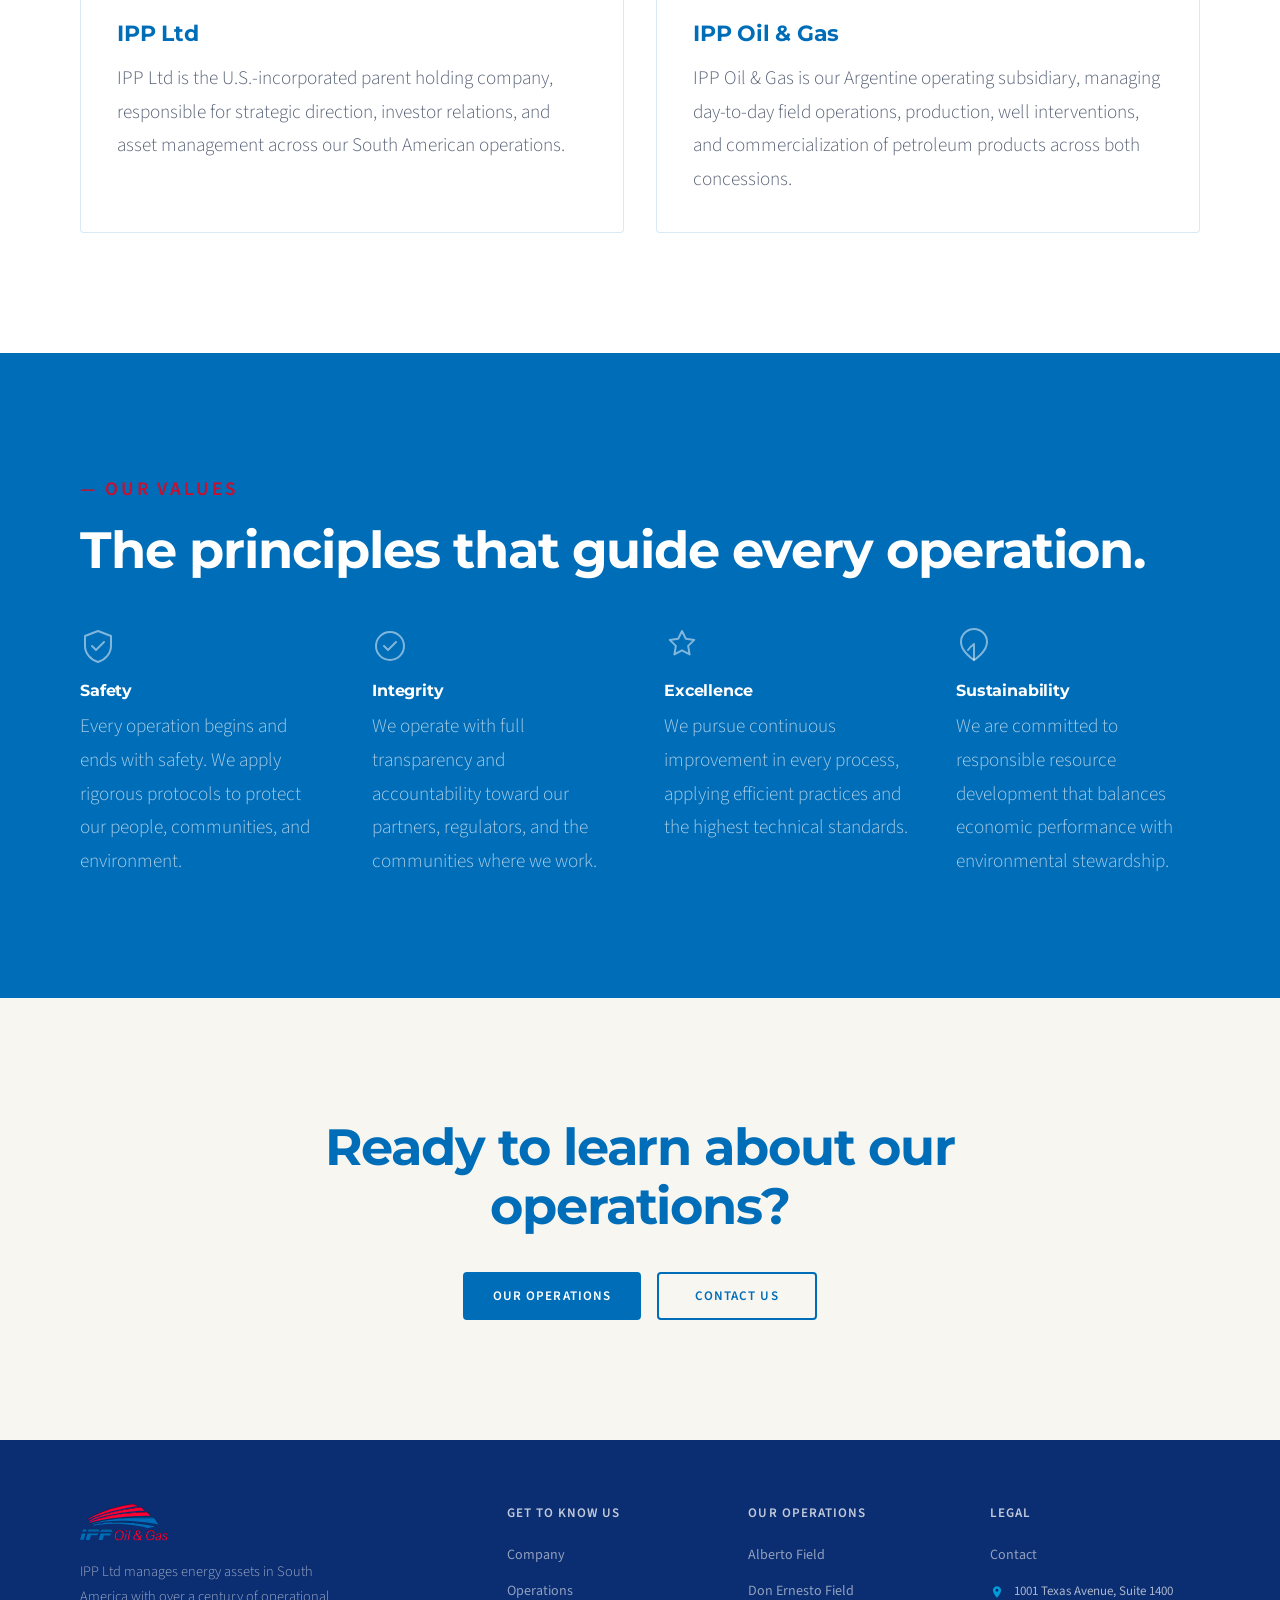
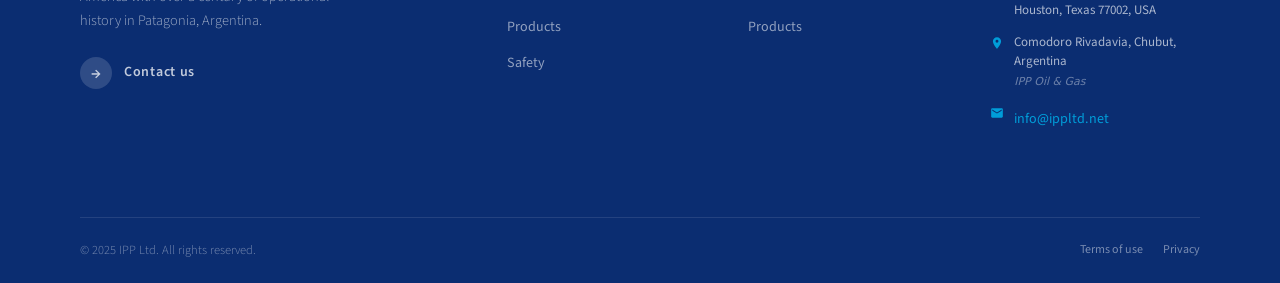
==== commit 985720cd: "feat: hero con fotos reales premium + copy institucional + overlay cinematográfico - 3 imágenes real" ====
--- a/company.html
+++ b/company.html
@@ -20,26 +20,37 @@
   <div class="container">
     <div class="header__inner">
 
-      <a href="index.html" class="logo" aria-label="IPP Oil &amp; Gas — Home">
-        <img src="assets/ipp-logo-transparente.svg" alt="IPP Oil &amp; Gas" class="logo-img">
-      </a>
-
-      <nav class="site-nav" aria-label="Main navigation">
-        <ul>
-          <li><a href="company.html"    data-i18n="nav.company"    class="active">Company</a></li>
-          <li><a href="operations.html" data-i18n="nav.operations">Operations</a></li>
-          <li><a href="products.html"   data-i18n="nav.products">Products</a></li>
-          <li><a href="safety.html"     data-i18n="nav.safety">Safety</a></li>
-          <li><a href="contact.html"    data-i18n="nav.contact">Contact</a></li>
-        </ul>
-      </nav>
+      <!-- Left: desktop nav -->
+      <div class="header__left">
+        <nav class="site-nav" aria-label="Main navigation">
+          <ul>
+            <li><a href="company.html"    data-i18n="nav.company"    class="active">Company</a></li>
+            <li><a href="operations.html" data-i18n="nav.operations">Operations</a></li>
+            <li><a href="products.html"   data-i18n="nav.products">Products</a></li>
+            <li><a href="safety.html"     data-i18n="nav.safety">Safety</a></li>
+            <li><a href="contact.html"    data-i18n="nav.contact">Contact</a></li>
+          </ul>
+        </nav>
+      </div>
+
+      <!-- Center: logo -->
+      <div class="header__center">
+        <a href="index.html" class="logo" aria-label="IPP Oil &amp; Gas — Home">
+          <img src="assets/ipp-logo-transparente.svg" alt="IPP Oil &amp; Gas" class="logo-img">
+        </a>
+      </div>
 
       <div class="header__right">
-        <div class="oil-prices tradingview-widget-container">
-          <div class="tradingview-widget-container__widget"></div>
-          <script type="text/javascript" src="https://s3.tradingview.com/external-embedding/embed-widget-ticker-tape.js" async>
-          {"symbols":[{"proName":"TVC:UKOIL","title":"Brent"},{"proName":"TVC:USOIL","title":"WTI"}],"showSymbolLogo":false,"isTransparent":true,"displayMode":"compact","colorTheme":"dark","locale":"en"}
-          </script>
+        <div class="oil-prices">
+          <div class="oil-price-item">
+            <span class="oil-price-label">Brent</span>
+            <span class="oil-price-val" id="price-brent-val">—</span>
+          </div>
+          <div class="oil-price-sep"></div>
+          <div class="oil-price-item">
+            <span class="oil-price-label">WTI</span>
+            <span class="oil-price-val" id="price-wti-val">—</span>
+          </div>
         </div>
         <div class="lang-toggle" aria-label="Language selector">
           <button class="lang-btn lang-active" data-lang="en">EN</button>
@@ -354,6 +365,7 @@
 
 <script src="js/i18n.js"></script>
 <script src="js/main.js"></script>
+<script src="js/oil-prices.js" defer></script>
 
 </body>
 </html>
--- a/css/styles.css
+++ b/css/styles.css
@@ -254,10 +254,19 @@
 /* ─── 8. HEADER — ver SMART HEADER al final del archivo ─────── */
 
 .header__inner {
+  display: grid;
+  grid-template-columns: 1fr auto 1fr;
+  align-items: center;
+  height: 72px;
+}
+.header__left {
   display: flex;
   align-items: center;
-  justify-content: space-between;
-  height: 72px;
+}
+.header__center {
+  display: flex;
+  justify-content: center;
+  align-items: center;
 }
 
 .logo-svg { height: 44px; width: auto; }
@@ -279,9 +288,8 @@
 .site-nav a {
   font-family: var(--font-sans);
   font-weight: 600;
-  font-size: 0.78rem;
-  letter-spacing: 0.08em;
-  text-transform: uppercase;
+  font-size: 0.875rem;
+  letter-spacing: 0.02em;
   color: var(--color-navy);
   position: relative;
   padding-bottom: 3px;
@@ -293,7 +301,7 @@
   bottom: -3px;
   left: 0;
   width: 0;
-  height: 2px;
+  height: 1px;
   background-color: var(--color-navy-light);
   transition: width var(--transition);
 }
@@ -328,7 +336,7 @@
 .lang-btn:hover { color: var(--color-navy); }
 .lang-btn.lang-active { color: var(--color-navy-light); }
 
-.header__right { display: flex; align-items: center; gap: 20px; }
+.header__right { display: flex; align-items: center; gap: 24px; justify-content: flex-end; }
 
 /* Hamburger */
 .hamburger {
@@ -415,12 +423,50 @@
 .carousel-slide__overlay {
   position: absolute;
   inset: 0;
+  background:
+    linear-gradient(
+      to bottom,
+      rgba(11, 45, 113, 0.55) 0%,
+      rgba(11, 45, 113, 0.25) 40%,
+      rgba(11, 45, 113, 0.45) 100%
+    ),
+    linear-gradient(
+      to right,
+      rgba(11, 45, 113, 0.65) 0%,
+      rgba(11, 45, 113, 0.15) 60%,
+      rgba(11, 45, 113, 0.0) 100%
+    );
+  z-index: 1;
+}
+
+/* Franja superior oscura — legibilidad del header */
+.carousel-slide::before {
+  content: '';
+  position: absolute;
+  top: 0; left: 0; right: 0;
+  height: 140px;
   background: linear-gradient(
     to bottom,
-    rgba(0, 29, 80, 0.30) 0%,
-    rgba(0, 29, 80, 0.85) 100%
+    rgba(11, 45, 113, 0.7) 0%,
+    transparent 100%
   );
-}
+  z-index: 2;
+  pointer-events: none;
+}
+
+/* Background de las slides */
+.carousel-slide {
+  background-size: cover;
+  background-position: center center;
+  background-repeat: no-repeat;
+}
+
+/* Slide 1 — refinería → foco izquierda */
+.carousel-slide:nth-child(1) .carousel-slide__bg { background-position: center 40%; }
+/* Slide 2 — offshore → centrado */
+.carousel-slide:nth-child(2) .carousel-slide__bg { background-position: center center; }
+/* Slide 3 — yacimiento → foco derecha */
+.carousel-slide:nth-child(3) .carousel-slide__bg { background-position: 60% center; }
 
 /* Content box */
 .carousel-content {
@@ -441,22 +487,26 @@
 }
 .carousel-content__title {
   font-family: var(--font-serif);
-  font-size: clamp(1.6rem, 3.5vw, 2.8rem);
-  font-weight: 700;
-  color: #fff;
-  margin-bottom: 16px;
+  font-size: clamp(2.2rem, 4.5vw, 4rem);
+  font-weight: 900;
   letter-spacing: -0.03em;
   line-height: 1.05;
-  line-height: 1.2;
+  color: #ffffff;
+  text-shadow: 0 2px 20px rgba(11, 45, 113, 0.4);
+  max-width: 700px;
+  margin-bottom: 16px;
 }
 .carousel-content__desc {
   font-family: var(--font-sans);
+  font-size: clamp(0.9rem, 1.3vw, 1.05rem);
   font-weight: 300;
-  font-size: clamp(0.9rem, 1.6vw, 1rem);
-  color: rgba(255, 255, 255, 0.80);
+  color: rgba(255, 255, 255, 0.85);
+  line-height: 1.7;
+  max-width: 520px;
+  margin-top: 1rem;
   margin-bottom: 28px;
   margin-inline: auto;
-  max-width: 52ch;
+  text-shadow: 0 1px 8px rgba(0, 0, 0, 0.3);
 }
 .carousel-content .cta-arrow {
   justify-content: center;
@@ -1288,32 +1338,46 @@
 .site-header.scrolled .logo-img {
   height: 44px;
 }
-/* ─── OIL PRICES WIDGET (TradingView Ticker Tape) ───── */
+/* ─── OIL PRICES WIDGET ─────────────────────────────── */
 .oil-prices {
   display: none;
-  width: 300px;
-  height: 46px;
-  overflow: hidden;
+  align-items: center;
+  gap: 10px;
   flex-shrink: 0;
-  border-radius: 6px;
-  transition: background 0.4s ease, padding 0.4s ease;
 }
 @media (min-width: 1024px) {
-  .oil-prices { display: block; }
-}
-
-/* El iframe del widget ocupa todo el contenedor */
-.oil-prices .tradingview-widget-container__widget,
-.oil-prices iframe {
-  width: 100% !important;
-  height: 46px !important;
-}
-
-/* Header sólido (scrolled): fondo navy para que el texto blanco se vea */
-.site-header.scrolled .oil-prices {
-  background: var(--color-navy);
-  padding: 0 6px;
-}
+  .oil-prices { display: flex; }
+}
+.oil-price-item {
+  display: flex;
+  flex-direction: column;
+  align-items: center;
+  line-height: 1.2;
+}
+.oil-price-label {
+  font-family: var(--font-sans);
+  font-size: 0.6rem;
+  font-weight: 700;
+  letter-spacing: 0.1em;
+  text-transform: uppercase;
+  color: rgba(255, 255, 255, 0.65);
+}
+.oil-price-val {
+  font-family: var(--font-sans);
+  font-size: 0.82rem;
+  font-weight: 700;
+  color: #ffffff;
+}
+.oil-price-sep {
+  width: 1px;
+  height: 22px;
+  background: rgba(255, 255, 255, 0.25);
+  flex-shrink: 0;
+}
+/* Scrolled: texto sobre fondo blanco */
+.site-header.scrolled .oil-price-label { color: rgba(11, 45, 113, 0.5); }
+.site-header.scrolled .oil-price-val   { color: var(--color-navy-dark); }
+.site-header.scrolled .oil-price-sep   { background: rgba(11, 45, 113, 0.2); }
 
 .footer-logo .logo-img {
   height: 40px;
@@ -1342,3 +1406,149 @@
   flex-shrink: 0;
   margin-top: 3px;
 }
+
+/* ─── SECCIONES PRINCIPALES — más aire estilo Chevron ───── */
+.section-statement,
+.section-centered,
+.section--who,
+.section--biz,
+.section--safety {
+  padding-top: clamp(100px, 14vw, 160px);
+  padding-bottom: clamp(100px, 14vw, 160px);
+}
+
+/* ─── ROTATING TEXT ─────────────────────────────────────── */
+.rotating-text-section {
+  background: var(--color-navy-dark);
+  padding: clamp(80px, 12vw, 140px) 5%;
+  text-align: center;
+  overflow: hidden;
+}
+.rotating-text-inner {
+  max-width: 1100px;
+  margin: 0 auto;
+  text-align: center;
+}
+.rotating-text-label {
+  font-family: var(--font-sans);
+  font-size: clamp(0.65rem, 1vw, 0.75rem);
+  font-weight: 600;
+  letter-spacing: 0.25em;
+  text-transform: uppercase;
+  color: var(--color-navy-light);
+  margin-bottom: 2rem;
+}
+.rotating-text-wrap {
+  position: relative;
+  height: clamp(80px, 12vw, 140px);
+}
+.rotating-text-item {
+  position: absolute;
+  inset: 0;
+  display: flex;
+  align-items: center;
+  justify-content: center;
+  font-family: var(--font-serif);
+  font-size: clamp(4rem, 10vw, 10rem);
+  font-weight: 900;
+  letter-spacing: -0.03em;
+  color: rgba(255,255,255,0.15);
+  opacity: 0;
+  transform: translateY(30px);
+  transition: opacity 0.7s ease, transform 0.7s ease,
+              color 0.7s ease;
+  line-height: 1;
+}
+.rotating-text-item.active {
+  opacity: 1;
+  transform: translateY(0);
+  color: rgba(255,255,255,0.92);
+}
+
+/* ─── NEWS SECTION ──────────────────────────────────────── */
+.news-section {
+  background: var(--color-bg);
+  padding: clamp(80px, 10vw, 120px) 5%;
+}
+.news-inner {
+  max-width: 1200px;
+  margin: 0 auto;
+}
+.news-header {
+  margin-bottom: clamp(40px, 5vw, 60px);
+}
+.news-header h2 {
+  font-size: clamp(2rem, 4vw, 3rem);
+  font-weight: 700;
+  letter-spacing: -0.02em;
+  color: var(--color-navy-dark);
+  margin-top: 12px;
+}
+.news-grid {
+  display: grid;
+  grid-template-columns: repeat(3, 1fr);
+  gap: 32px;
+}
+.news-card {
+  background: #fff;
+  border: 1px solid rgba(0,0,0,0.08);
+  overflow: hidden;
+  transition: transform 0.3s ease, box-shadow 0.3s ease;
+}
+.news-card:hover {
+  transform: translateY(-4px);
+  box-shadow: 0 12px 40px rgba(11,45,113,0.12);
+}
+.news-card-img {
+  aspect-ratio: 16/9;
+  overflow: hidden;
+}
+.news-card-img img {
+  width: 100%;
+  height: 100%;
+  object-fit: cover;
+  transition: transform 0.5s ease;
+}
+.news-card:hover .news-card-img img {
+  transform: scale(1.04);
+}
+.news-card-body {
+  padding: 24px;
+}
+.news-card-date {
+  font-family: var(--font-sans);
+  font-size: 0.72rem;
+  font-weight: 500;
+  letter-spacing: 0.1em;
+  text-transform: uppercase;
+  color: var(--color-navy-light);
+  display: block;
+  margin-bottom: 10px;
+}
+.news-card h3 {
+  font-family: var(--font-serif);
+  font-size: clamp(1rem, 1.5vw, 1.2rem);
+  font-weight: 600;
+  color: var(--color-navy-dark);
+  line-height: 1.4;
+  margin-bottom: 16px;
+  letter-spacing: -0.01em;
+}
+.news-card-link {
+  font-family: var(--font-sans);
+  font-size: 0.8rem;
+  font-weight: 600;
+  color: var(--color-navy);
+  text-decoration: none;
+  letter-spacing: 0.05em;
+  transition: color 0.2s;
+}
+.news-card-link:hover {
+  color: var(--color-red);
+}
+@media (max-width: 900px) {
+  .news-grid { grid-template-columns: 1fr 1fr; }
+}
+@media (max-width: 600px) {
+  .news-grid { grid-template-columns: 1fr; }
+}
